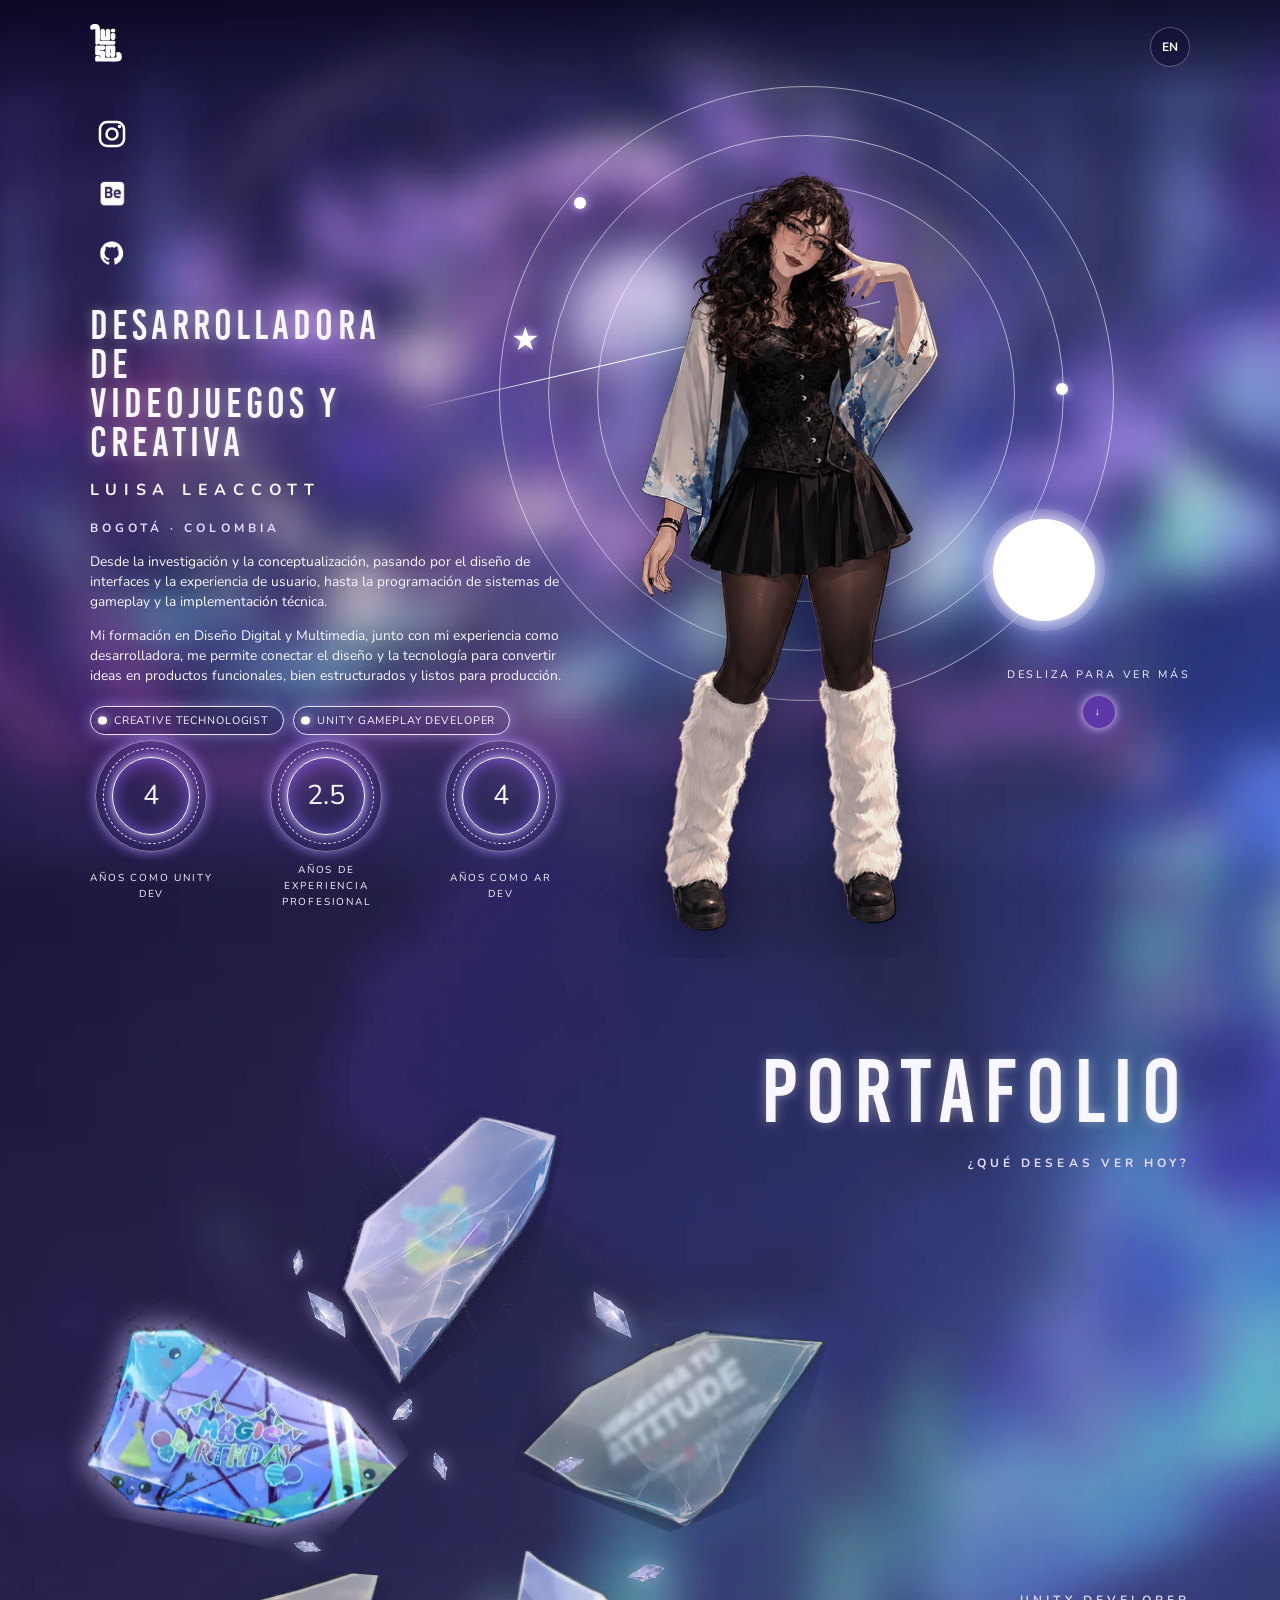
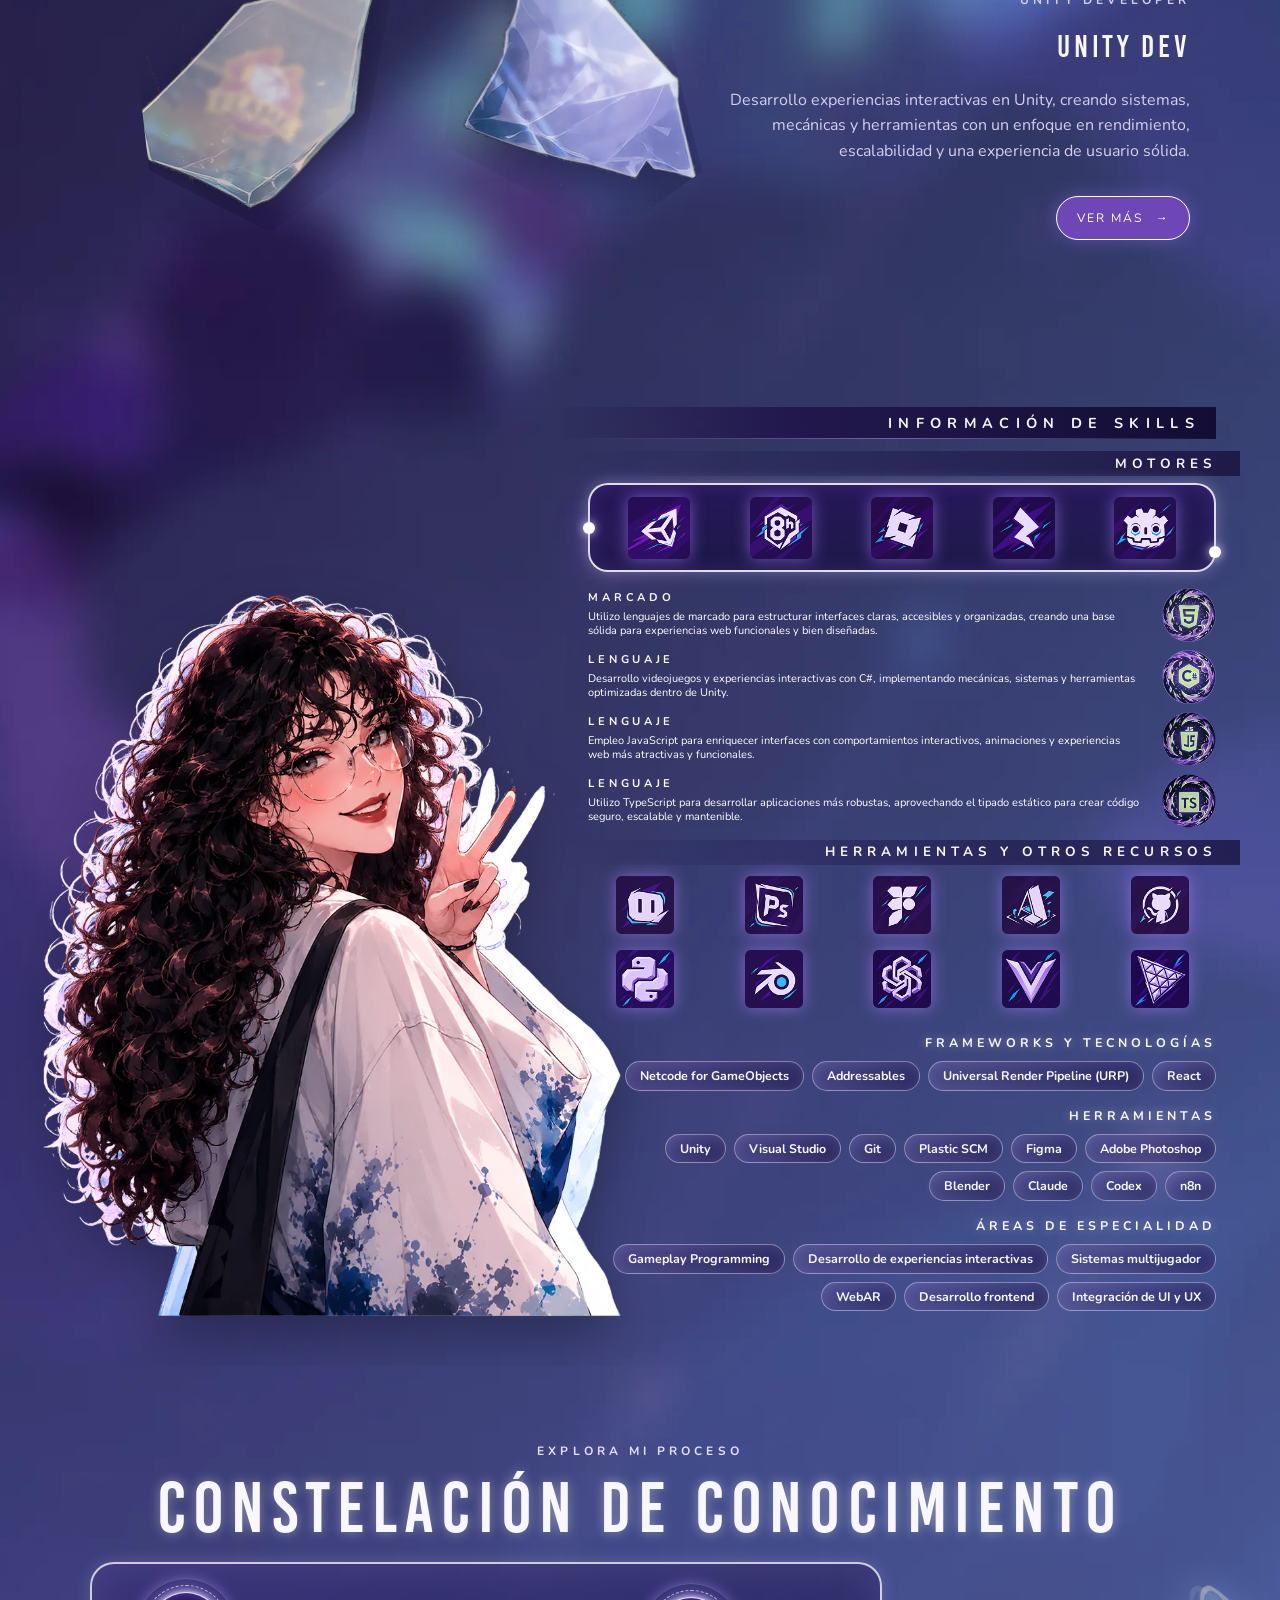
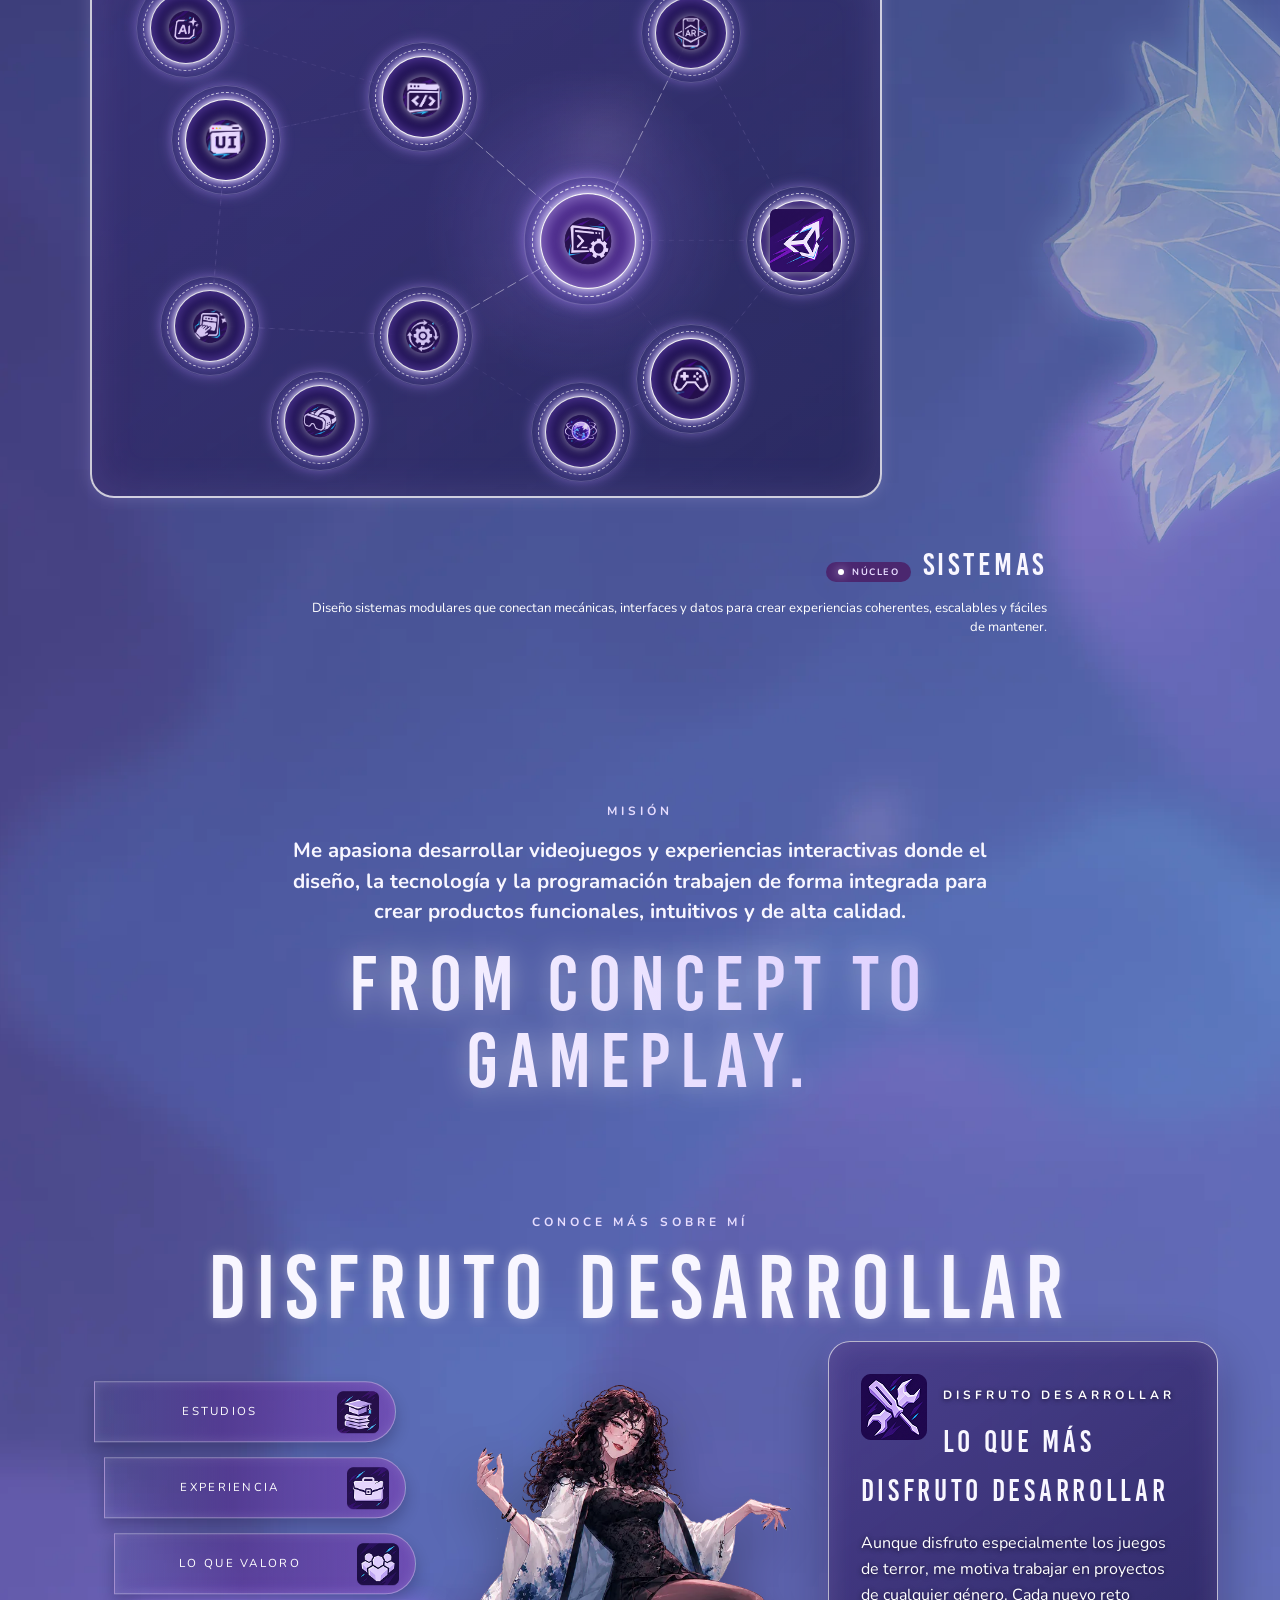
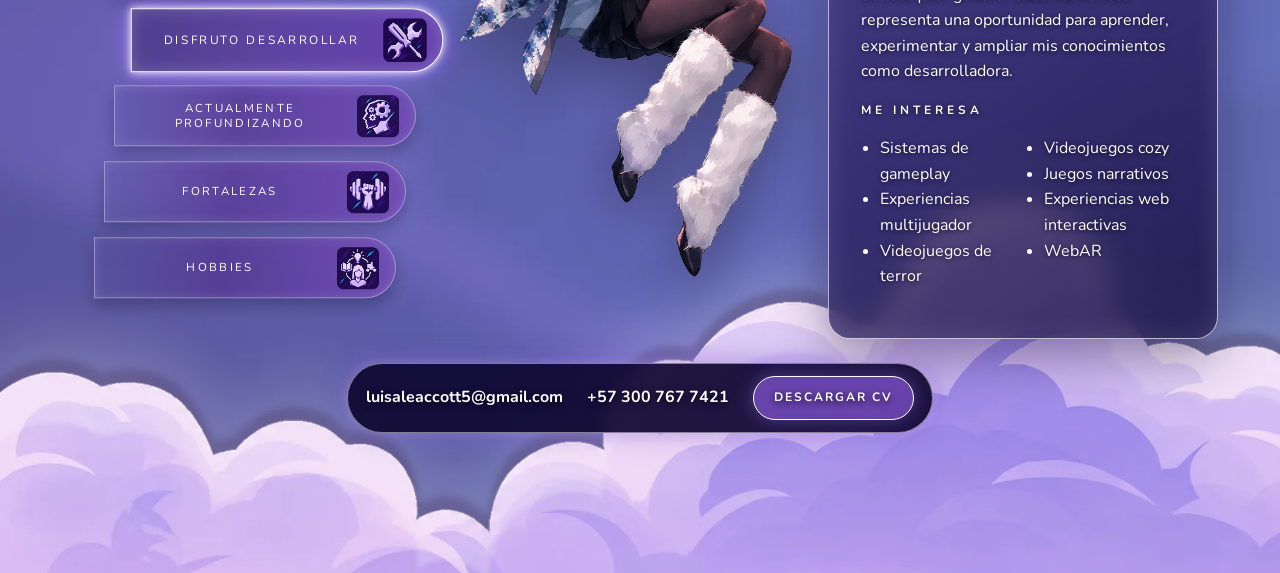
==== index.html @ 483c3af0 "update" ====
<!doctype html>
<html lang="es">
<head>
  <meta charset="utf-8">
  <meta name="viewport" content="width=device-width, initial-scale=1">
  <meta name="description" content="Portafolio de Luisa Leaccott, desarrolladora de videojuegos y creativa.">
  <meta name="theme-color" content="#15103b">
  <title>Luisa Leaccott — Creative Technologist</title>
  <link rel="icon" type="image/svg+xml" href="Img/Logosvectores/LogoLuisa.svg">
  <link rel="stylesheet" href="css/styles.css">
  <link rel="stylesheet" href="css/index-extra.css">
</head>
<body>
  <div class="site-background" aria-hidden="true">
    <div class="bg-layer bg-layer--1"></div>
    <div class="bg-layer bg-layer--2"></div>
    <div class="bg-layer bg-layer--3"></div>
    <div class="bg-layer bg-layer--4"></div>
    <div class="bg-layer bg-layer--5"></div>
  </div>
  <div class="loader" id="loader" aria-label="Cargando portafolio">
    <div class="loader__terminal" aria-hidden="true"><span>&gt; LUISA.SYSTEM</span><span class="loader__bar"></span><span>INITIALIZING...</span></div>
  </div>

  <a class="skip-link" href="#main">Saltar al contenido</a>
  <header class="topbar">
    <a class="brand" href="#intro" aria-label="Inicio"><img src="Img/Logosvectores/LogoLuisa.svg" alt=""></a>
    <button class="language" id="languageButton" type="button" aria-label="Change language">EN</button>
  </header>

  <main id="main">
    <section class="hero section" id="intro">
      <div class="ambient ambient--one" aria-hidden="true"></div>
      <nav class="social" aria-label="Redes sociales">
        <a href="https://www.instagram.com/beatrizalighe/?hl=es" target="_blank" rel="noreferrer" aria-label="Instagram"><img src="Img/Logosvectores/InstagramLogo.svg" alt=""></a>
        <a href="https://www.behance.net/luisaleaccott1" target="_blank" rel="noreferrer" aria-label="Behance"><img src="Img/Logosvectores/behance.webp" alt=""></a>
        <a href="https://github.com/BeatrizAligh" target="_blank" rel="noreferrer" aria-label="GitHub"><img src="Img/Logosvectores/github.webp" alt=""></a>
      </nav>
      <div class="hero__orbits" aria-hidden="true">
        <span class="orbit orbit--outer"><i></i></span>
        <span class="orbit orbit--middle"><i></i></span>
        <span class="orbit orbit--inner"><i></i></span>
        <span class="orbit-line"></span>
        <span class="orbit-star">★</span>
        <span class="orbit-sun"></span>
      </div>
      <div class="hero__copy reveal">
        <h1 data-i18n="hero.title">Desarrolladora de videojuegos y creativa</h1>
        <p class="signature" data-i18n="hero.name">Luisa Leaccott</p>
        <p class="eyebrow hero__location" data-i18n="hero.location">Bogotá · Colombia</p>
        <div class="hero__bio">
          <p data-i18n="hero.bio1"></p>
          <p data-i18n="hero.bio2"></p>
        </div>
        <div class="tags">
          <span data-i18n="hero.tag1">Creative Technologist</span>
          <span data-i18n="hero.tag2">Unity Gameplay Developer</span>
        </div>
      </div>
      <img class="hero__portrait float" src="Img/LuisaFotos/LuisaCuerpocompleto.webp" alt="Retrato de Luisa Leaccott">
      <div class="stats reveal" aria-label="Experiencia">
        <article><strong data-count="4"><b>0</b></strong><span data-i18n="stats.unity">Años como Unity Dev</span></article>
        <article><strong data-count="2.5"><b>0</b></strong><span data-i18n="stats.professional">Años de experiencia profesional</span></article>
        <article><strong data-count="4"><b>0</b></strong><span data-i18n="stats.ar">Años como AR Dev</span></article>
      </div>
      <a class="scroll-cue" href="#portfolio"><span data-i18n="actions.scroll">Desliza para ver más</span><b>↓</b></a>
    </section>

    <section class="portfolio section" id="portfolio">
      <header class="section-heading reveal">
        <p class="eyebrow" data-i18n="portfolio.kicker">¿Qué deseas ver hoy?</p>
        <h2 data-i18n="portfolio.title">Portafolio</h2>
      </header>
      <div class="crystal-stage reveal" id="crystalStage" aria-label="Categorías del portafolio"></div>
      <article class="portfolio-detail glass reveal" aria-live="polite">
        <p class="eyebrow" id="portfolioType">Unity Developer</p>
        <h3 id="portfolioTitle">Unity Dev</h3>
        <p id="portfolioDescription"></p>
        <a class="button" id="portfolioLink" href="portfolio.html?category=unity"><span data-i18n="actions.more">Ver más</span> →</a>
      </article>
    </section>

    <section class="skills section" id="skills">
      <img class="skills__portrait reveal" src="Img/LuisaFotos/LuisaPaz.webp" alt="Ilustración de Luisa">
      <div class="skills__content reveal">
        <header class="section-heading section-heading--left"><p class="eyebrow" data-i18n="skills.kicker">Perfil técnico</p><h2 data-i18n="skills.title">Información de skills</h2></header>
        <h3 data-i18n="skills.engines">Motores</h3>
        <div class="icon-row" id="engineIcons"></div>
        <div class="skill-copy" id="skillCopy"></div>
        <h3 data-i18n="skills.tools">Herramientas y otros recursos</h3>
        <div class="tool-grid" id="toolIcons"></div>
        <div class="tech-groups" id="techGroups"></div>
      </div>
    </section>

    <section class="constellation section" id="constellation">
      <header class="section-heading reveal"><p class="eyebrow" data-i18n="constellation.kicker">Explora mi proceso</p><h2 data-i18n="constellation.title">Constelación de conocimiento</h2></header>
      <div class="constellation__layout reveal">
        <div class="star-map" id="starMap" role="group" aria-label="Mapa interactivo de conocimientos">
          <svg class="star-lines star-lines--desktop" viewBox="0 0 100 100" aria-hidden="true" preserveAspectRatio="none">
            <path data-path="unity" d="M63 52 L90 52 M90 52 L76 13 M90 52 L76 78"/>
            <path data-path="code" d="M42 25 L63 52 M42 25 L17 33"/>
            <path data-path="ai" d="M12 12 L42 25"/>
            <path data-path="ar" d="M76 13 L63 52 M76 13 L90 52"/>
            <path data-path="game" d="M63 52 L76 78 M76 78 L90 52 M76 78 L62 88"/>
            <path data-path="ui" d="M17 33 L42 25 M17 33 L15 68"/>
            <path data-path="systems" d="M63 52 L42 25 M63 52 L42 70 M63 52 L76 13"/>
            <path data-path="tools" d="M42 70 L63 52 M42 70 L15 68"/>
            <path data-path="web" d="M15 68 L17 33 M15 68 L42 70"/>
            <path data-path="vr" d="M29 86 L42 70"/>
            <path data-path="shaders" d="M62 88 L42 70 M62 88 L76 78"/>
          </svg>
          <svg class="star-lines star-lines--mobile" viewBox="0 0 100 100" aria-hidden="true" preserveAspectRatio="none">
            <path data-path="unity" d="M50 11 L18 27 M50 11 L80 27 M50 11 L50 38"/>
            <path data-path="code" d="M50 38 L30 57"/>
            <path data-path="ai" d="M18 27 L30 57"/>
            <path data-path="ar" d="M50 11 L70 57"/>
            <path data-path="game" d="M50 38 L80 27 M80 27 L70 57"/>
            <path data-path="ui" d="M30 57 L45 72 M45 72 L15 88"/>
            <path data-path="systems" d="M50 11 L50 38 M50 38 L30 57 M50 38 L70 57"/>
            <path data-path="tools" d="M70 57 L88 74"/>
            <path data-path="web" d="M45 72 L15 88"/>
            <path data-path="vr" d="M45 72 L62 88"/>
            <path data-path="shaders" d="M62 88 L80 94"/>
          </svg>
          <button class="node node--center is-active" aria-label="Systems" style="--x:63%;--y:52%;--mx:50%;--my:38%" data-node="systems"><img src="Img/LogosPNG/SytemsLogo.png" alt=""><span>Systems</span></button>
          <button class="node" aria-label="Unity" style="--x:90%;--y:52%;--mx:50%;--my:11%" data-node="unity"><img src="Img/LogosPNG/UnityLogo.png" alt=""><span>Unity</span></button>
          <button class="node" aria-label="Game Design" style="--x:76%;--y:78%;--mx:80%;--my:27%" data-node="game"><img src="Img/LogosPNG/GameLogo.png" alt=""><span>Game Design</span></button>
          <button class="node" aria-label="UI / UX" style="--x:17%;--y:33%;--mx:45%;--my:72%" data-node="ui"><img src="Img/LogosPNG/UILogo.png" alt=""><span>UI / UX</span></button>
          <button class="node" aria-label="Code" style="--x:42%;--y:25%;--mx:30%;--my:57%" data-node="code"><img src="Img/LogosPNG/CodeLogo.png" alt=""><span>Code</span></button>
          <button class="node node--minor" aria-label="Inteligencia artificial" style="--x:12%;--y:12%;--mx:18%;--my:27%" data-node="ai"><img src="Img/LogosPNG/IALogo.png" alt=""><span>IA</span></button>
          <button class="node node--minor" aria-label="Realidad aumentada" style="--x:76%;--y:13%;--mx:70%;--my:57%" data-node="ar"><img src="Img/LogosPNG/ArLogo.png" alt=""><span>AR</span></button>
          <button class="node node--minor" aria-label="Herramientas" style="--x:42%;--y:70%;--mx:88%;--my:74%" data-node="tools"><img src="Img/LogosPNG/PorceduraLogo.png" alt=""><span>Tools</span></button>
          <button class="node node--minor" aria-label="Desarrollo web" style="--x:15%;--y:68%;--mx:15%;--my:88%" data-node="web"><img src="Img/LogosPNG/UXLogo.png" alt=""><span>Web</span></button>
          <button class="node node--minor" aria-label="Realidad virtual" style="--x:29%;--y:86%;--mx:62%;--my:88%" data-node="vr"><img src="Img/LogosPNG/VRlogo.png" alt=""><span>VR</span></button>
          <button class="node node--minor" aria-label="Shaders" style="--x:62%;--y:88%;--mx:80%;--my:94%" data-node="shaders"><img src="Img/LogosPNG/ShadersLogo.png" alt=""><span>Shaders</span></button>
        </div>
        <article class="constellation__detail glass" aria-live="polite"><p class="eyebrow" data-i18n="constellation.selected">Nodo seleccionado</p><h3 id="nodeTitle">Systems</h3><p id="nodeDescription"></p></article>
      </div>
      <img class="crystal-animal parallax" src="Img/LuisaFotos/Pintas.webp" alt="Ilustración de animal cristalino">
    </section>


    <section class="mission reveal" id="mission" aria-labelledby="missionMotto">
      <p class="eyebrow" data-i18n="mission.kicker">Misión</p>
      <p class="mission__text" data-i18n="mission.text"></p>
      <p class="mission__motto" id="missionMotto" data-i18n="mission.motto">From Concept to Gameplay.</p>
    </section>

    <section class="personal section" id="about">
      <header class="section-heading reveal"><p class="eyebrow" data-i18n="personal.kicker">Conoce más sobre mí</p><h2 data-i18n="personal.title">Disfruto desarrollar</h2></header>
      <div class="personal__layout reveal">
        <div class="wheel" id="personalWheel" role="tablist" aria-label="Información personal"></div>
        <img class="personal__portrait float" src="Img/LuisaFotos/Luida en el aire.webp" alt="Ilustración de Luisa sentada">
        <article class="personal__detail glass" aria-live="polite"><img id="personalIcon" src="Img/LogosPNG/DisfrutoLogo.png" alt=""><p class="eyebrow" id="personalLabel">Disfruto desarrollar</p><h3 id="personalHeading"></h3><p id="personalText"></p><p class="eyebrow personal__list-title" id="personalListTitle"></p><ul id="personalList"></ul></article>
      </div>
      <div class="contact reveal">
        <a href="mailto:luisaleaccott5@gmail.com">luisaleaccott5@gmail.com</a>
        <a href="tel:+573007677421">+57 300 767 7421</a>
        <a class="button" href="PDF/CV_Luisa_Leaccott_Diseno.pdf" target="_blank" rel="noreferrer" data-i18n="actions.cv">Descargar CV</a>
      </div>
      <img class="clouds" src="Img/BG/Cloud.webp" alt="" aria-hidden="true">
    </section>
  </main>

  <script src="js/content.js"></script>
  <script src="js/app.js"></script>
</body>
</html>
---- css/styles.css ----
@font-face{font-family:BebasKai;src:url('../Fonts/BebasKai.otf') format('opentype');font-display:swap}
@font-face{font-family:Nunito;src:url('../Fonts/Nunito-Regular.ttf') format('truetype');font-weight:400;font-display:swap}
@font-face{font-family:Nunito;src:url('../Fonts/Nunito-Bold.ttf') format('truetype');font-weight:700;font-display:swap}
:root{--ink:#f8f6ff;--muted:#d4cfec;--violet:#9e72ff;--cyan:#93eeff;--deep:#100b31;--panel:rgba(25,16,66,.64);--line:rgba(221,210,255,.42);--glow:0 0 10px rgba(232,222,255,.88),0 0 28px rgba(126,82,255,.6)}
*{box-sizing:border-box}html{scroll-behavior:smooth;background:var(--deep)}body{margin:0;color:var(--ink);font:400 1rem/1.6 Nunito,sans-serif;overflow-x:hidden;background:#15113f url('../Img/BG/BaseCapa1.webp') center top/cover fixed no-repeat}body:before{content:"";position:fixed;inset:0;z-index:-1;background:radial-gradient(circle at 70% 14%,rgba(66,137,255,.28),transparent 23%),radial-gradient(circle at 22% 26%,rgba(117,32,221,.2),transparent 28%),linear-gradient(180deg,rgba(10,7,38,.15),rgba(58,64,143,.24))}button,a{font:inherit}.skip-link{position:fixed;left:1rem;top:-5rem;z-index:100;padding:.7rem 1rem;background:#fff;color:#111}.skip-link:focus{top:1rem}a{color:inherit}.loader{position:fixed;z-index:1000;inset:0;display:grid;place-items:center;background:#0c0827;transition:opacity .6s,visibility .6s}.loader.is-hidden{opacity:0;visibility:hidden}.loader__terminal{width:min(320px,80vw);font:1.1rem/1.8 monospace;color:#c6afff;text-shadow:0 0 10px #875dff}.loader__terminal span{display:block}.loader__bar{height:3px;background:linear-gradient(90deg,#fff,#8255ff);animation:load 1.3s ease both}@keyframes load{from{width:0}to{width:100%}}
.topbar{position:fixed;z-index:50;top:0;left:0;right:0;display:flex;align-items:center;gap:1rem;padding:1.5rem clamp(1.2rem,7vw,7.5rem);background:linear-gradient(180deg,rgba(8,5,28,.72),transparent);pointer-events:none}.topbar>*{pointer-events:auto}.brand img{width:32px;height:38px}.social{position:absolute;top:9rem;left:clamp(1.2rem,7vw,7.5rem);display:flex;flex-direction:column;gap:.55rem}.social a,.language{display:grid;place-items:center;min-width:40px;height:40px;border:1px solid rgba(255,255,255,.28);border-radius:50%;text-decoration:none;background:rgba(19,12,51,.56);color:#fff;font-size:.76rem;font-weight:700;backdrop-filter:blur(8px);transition:.25s}.social a:hover,.social a:focus-visible,.language:hover,.language:focus-visible{box-shadow:var(--glow);border-color:#fff;transform:translateY(-2px)}.language{margin-left:auto;cursor:pointer}.back-link{margin-left:auto;text-decoration:none;font-weight:700}.section{position:relative;min-height:100vh;padding:clamp(6rem,10vw,9rem) clamp(1.25rem,7vw,8rem)}.eyebrow{text-transform:uppercase;letter-spacing:.34em;font-size:.75rem;font-weight:700;color:#e7ddff}.section h1,.section h2,.projects-shell h1{font-family:BebasKai,Impact,sans-serif;text-transform:uppercase;letter-spacing:.1em;font-weight:400;line-height:.96;text-shadow:0 0 12px rgba(255,255,255,.38)}.section h1{font-size:clamp(3rem,5.7vw,6.4rem);max-width:9ch;margin:.15em 0}.section h2,.projects-shell h1{font-size:clamp(3.2rem,7vw,7rem);margin:.12em 0}.section h3{font-family:BebasKai,Impact,sans-serif;font-size:clamp(1.6rem,2.4vw,2.7rem);letter-spacing:.12em;font-weight:400;margin:.2em 0}.section-heading{text-align:center;position:relative;z-index:2}.section-heading--left{text-align:left}.glass{border:1px solid rgba(245,240,255,.42);background:linear-gradient(145deg,rgba(111,94,171,.25),rgba(15,9,54,.54));box-shadow:inset 0 0 25px rgba(216,207,255,.12),0 18px 55px rgba(7,4,29,.26);backdrop-filter:blur(13px);border-radius:22px}.reveal{opacity:0;transform:translateY(35px);transition:opacity .9s ease,transform .9s cubic-bezier(.2,.7,.2,1)}.reveal.is-visible{opacity:1;transform:none}.float{animation:float 5s ease-in-out infinite}@keyframes float{50%{transform:translateY(-14px)}}
.ambient{position:absolute;inset:0;pointer-events:none}.hero{display:grid;grid-template-columns:minmax(340px,43%) 1fr;grid-template-rows:1fr auto;align-items:center;min-height:100vh;padding-top:7.5rem;padding-bottom:3rem;overflow:hidden}.hero__copy{position:relative;z-index:5;align-self:center;max-width:590px}.hero h1{font-size:clamp(2.8rem,3.65vw,4.35rem);max-width:10ch;margin:.22em 0}.signature{letter-spacing:.42em;text-transform:uppercase;font-weight:700}.hero__bio{max-width:570px;font-size:clamp(.86rem,1vw,1rem);line-height:1.45}.hero__portrait{position:absolute;z-index:3;height:min(88vh,900px);left:48%;bottom:2%;filter:drop-shadow(0 18px 24px rgba(7,5,30,.48))}.hero__orbits{position:absolute;z-index:1;left:39%;top:9%;width:min(48vw,720px);aspect-ratio:1;pointer-events:none}.orbit{position:absolute;inset:0;border:1px solid rgba(255,255,255,.58);border-radius:50%;box-shadow:inset 0 0 25px rgba(211,202,255,.1);animation:orbit-spin 24s linear infinite}.orbit:before{content:"";position:absolute;width:12px;height:12px;border-radius:50%;background:#fff;box-shadow:var(--glow);left:12%;top:18%}.orbit--middle{inset:8%;animation-direction:reverse;animation-duration:18s}.orbit--inner{inset:16%;animation-duration:13s}.orbit--middle:before{left:auto;right:-5px;top:48%}.orbit--inner:before{top:auto;bottom:7%;left:29%;width:8px;height:8px}.orbit-line{position:absolute;left:-16%;top:35%;width:78%;height:1px;background:linear-gradient(90deg,transparent,#fff 30%,#fff);transform:rotate(-13deg);transform-origin:right}.orbit-star{position:absolute;left:2%;top:37%;font-size:2rem;color:#fff;text-shadow:var(--glow);animation:star-pulse 2.6s ease-in-out infinite}.orbit-sun{position:absolute;right:3%;bottom:13%;width:102px;aspect-ratio:1;border-radius:50%;background:#fff;box-shadow:0 0 0 10px rgba(255,255,255,.14),0 0 20px #fff,0 0 45px #9e85ff;animation:sun-breathe 4s ease-in-out infinite}@keyframes orbit-spin{to{transform:rotate(360deg)}}@keyframes star-pulse{50%{transform:scale(1.28) rotate(18deg);opacity:.72}}@keyframes sun-breathe{50%{transform:scale(.92);box-shadow:0 0 0 17px rgba(255,255,255,.08),0 0 27px #fff,0 0 60px #9e85ff}}.tags{display:flex;flex-wrap:wrap;gap:.6rem;margin-top:1.3rem}.tags span{position:relative;border:1px solid #eee4ff;border-radius:999px;padding:.28rem .85rem .28rem 1.45rem;text-transform:uppercase;letter-spacing:.08em;font-size:.68rem;box-shadow:0 0 14px rgba(186,163,255,.5)}.tags span:before{content:"";position:absolute;left:.45rem;top:50%;width:.55rem;aspect-ratio:1;border-radius:50%;background:#fff;transform:translateY(-50%);box-shadow:var(--glow)}.stats{position:relative;z-index:6;display:flex;gap:clamp(1.4rem,4vw,4.5rem);grid-column:1/2;margin-top:1.4rem}.stats article{display:grid;justify-items:center;text-align:center;width:125px}.stats strong{position:relative;display:grid;place-items:center;width:78px;aspect-ratio:1;border:1px solid #fff;border-radius:50%;font-size:1.7rem;font-weight:400;box-shadow:var(--glow),inset 0 0 16px rgba(143,104,255,.7)}.stats strong b{font-weight:400}.stats strong:before,.stats strong:after{content:"";position:absolute;border-radius:50%;pointer-events:none}.stats strong:before{inset:-10px;border:1px dashed rgba(255,255,255,.88);animation:ring-spin 9s linear infinite}.stats strong:after{inset:-18px;border:1px solid rgba(238,230,255,.45);box-shadow:0 0 12px rgba(178,147,255,.75);animation:ring-pulse 3s ease-in-out infinite}.stats article:nth-child(2) strong:before{animation-direction:reverse;animation-duration:7s}.stats article:nth-child(3) strong:before{animation-duration:11s}@keyframes ring-spin{to{transform:rotate(360deg)}}@keyframes ring-pulse{50%{transform:scale(1.06);opacity:.55}}.stats span{font-size:.63rem;text-transform:uppercase;letter-spacing:.18em;margin-top:1.65rem}.scroll-cue{position:absolute;z-index:6;right:7%;bottom:24%;text-decoration:none;text-transform:uppercase;letter-spacing:.26em;font-size:.68rem;text-align:center}.scroll-cue b{display:grid;place-items:center;margin:.8rem auto 0;width:32px;aspect-ratio:1;border-radius:50%;background:#5d37a8;box-shadow:var(--glow);animation:bounce 1.8s ease infinite}@keyframes bounce{50%{transform:translateY(8px)}}
.portfolio{min-height:120vh;display:grid;grid-template-columns:1.4fr .75fr;align-items:center;gap:2rem}.portfolio .section-heading{position:absolute;top:8%;right:8%;text-align:right}.crystal-stage{position:relative;width:min(760px,60vw);aspect-ratio:1.05}.crystal{position:absolute;border:0;background:none;padding:0;cursor:pointer;filter:drop-shadow(0 12px 20px rgba(3,2,25,.38));transition:transform .45s,filter .45s}.crystal:hover,.crystal:focus-visible,.crystal.is-active{z-index:3;transform:translate(var(--tx,0),var(--ty,0)) scale(1.06);filter:drop-shadow(0 0 14px rgba(207,195,255,.88))}.crystal img{position:absolute;inset:0;width:100%;height:100%;object-fit:contain;transition:opacity .65s}.crystal .active{opacity:0}.crystal.is-active .active,.crystal:hover .active,.crystal:focus-visible .active{opacity:1}.crystal.is-active .inactive,.crystal:hover .inactive,.crystal:focus-visible .inactive{opacity:0}.crystal[data-id=unity]{width:45%;height:47%;left:29%;top:0}.crystal[data-id=ar]{width:44%;height:39%;left:1%;top:30%}.crystal[data-id=game]{width:43%;height:39%;right:0;top:31%}.crystal[data-id=web]{width:45%;height:40%;left:4%;bottom:0}.crystal[data-id=featured]{width:44%;height:42%;right:5%;bottom:0}.portfolio-detail{position:relative;z-index:5;padding:2rem;max-width:470px}.portfolio-detail p{color:var(--muted)}.button{display:inline-flex;align-items:center;gap:.8rem;margin-top:1rem;padding:.7rem 1.25rem;border:1px solid #fff;border-radius:999px;text-decoration:none;text-transform:uppercase;letter-spacing:.16em;font-size:.76rem;background:#6e46b6;color:#fff;box-shadow:0 0 18px rgba(155,119,255,.38);cursor:pointer}.button--disabled{opacity:.6;cursor:not-allowed}
.skills{display:grid;grid-template-columns:minmax(340px,.85fr) minmax(500px,1fr);gap:clamp(2rem,6vw,7rem);align-items:center;background:linear-gradient(180deg,rgba(16,11,52,.7),rgba(39,41,104,.72))}.skills__portrait{align-self:end;width:min(590px,100%);filter:drop-shadow(0 20px 25px rgba(0,0,0,.3))}.skills__content{max-width:800px}.skills__content>h3{text-align:right;border-bottom:1px solid var(--line)}.icon-row,.tool-grid{display:flex;flex-wrap:wrap;gap:.85rem;margin:1rem 0 2.2rem}.icon-row img,.tool-grid img{width:62px;height:62px;object-fit:contain;filter:drop-shadow(0 0 8px rgba(166,129,255,.6));transition:.3s}.icon-row img:hover,.tool-grid img:hover{transform:translateY(-5px) scale(1.08);filter:drop-shadow(0 0 13px white)}.skill-copy{display:grid;gap:1rem}.skill-item{display:grid;grid-template-columns:1fr 58px;gap:1rem;align-items:center}.skill-item h4{margin:0;text-transform:uppercase;letter-spacing:.28em}.skill-item p{margin:.3rem 0;color:var(--muted)}.skill-item img{width:55px;height:55px;object-fit:contain}
.constellation{min-height:125vh;overflow:hidden}.constellation__layout{display:grid;grid-template-columns:minmax(450px,1.4fr) minmax(280px,.6fr);gap:2rem;align-items:center}.star-map{position:relative;aspect-ratio:1.55;border:1px solid rgba(255,255,255,.65);border-radius:26px;background:radial-gradient(circle at center,rgba(135,103,218,.24),transparent 47%),rgba(25,18,70,.4);box-shadow:inset 0 0 35px rgba(187,170,255,.15)}.star-map svg{position:absolute;inset:0;width:100%;height:100%}.star-map path{fill:none;stroke:rgba(218,205,255,.23);stroke-width:2;transition:.4s}.star-map path.is-active{stroke:#fff;stroke-width:4;filter:drop-shadow(0 0 7px #b594ff)}.node{position:absolute;left:var(--x);top:var(--y);width:84px;height:84px;transform:translate(-50%,-50%);padding:.65rem;border:1px solid #e8deff;border-radius:50%;background:#22145b;box-shadow:var(--glow);cursor:pointer;color:#fff;transition:.35s}.node:hover,.node:focus-visible,.node.is-active{transform:translate(-50%,-50%) scale(1.17);background:#6039ae}.node img{width:100%;height:100%;object-fit:contain}.node span{position:absolute;left:50%;top:calc(100% + .5rem);transform:translateX(-50%);white-space:nowrap;font-size:.7rem;text-transform:uppercase;letter-spacing:.12em}.constellation__detail{padding:2rem}.constellation__detail p:last-child{color:var(--muted)}.crystal-animal{position:absolute;width:min(31vw,500px);right:-7%;bottom:4%;opacity:.75;pointer-events:none}
.personal{min-height:112vh;padding-bottom:12rem;background:linear-gradient(180deg,rgba(64,70,151,.12),rgba(94,99,183,.55));overflow:hidden}.personal__layout{display:grid;grid-template-columns:.7fr .65fr .8fr;align-items:center;gap:1.5rem;min-height:620px}.wheel{display:grid;gap:.7rem}.wheel button{display:grid;grid-template-columns:1fr 46px;align-items:center;gap:.8rem;width:min(340px,100%);margin-left:calc(var(--curve,0) * 1rem);padding:.55rem .7rem .55rem 1.3rem;border:1px solid rgba(255,255,255,.36);border-radius:0 999px 999px 0;background:linear-gradient(90deg,transparent,rgba(101,66,168,.78));color:#fff;text-transform:uppercase;letter-spacing:.2em;font-size:.72rem;cursor:pointer;transition:.4s}.wheel button img{width:42px;height:42px;object-fit:contain}.wheel button:hover,.wheel button:focus-visible,.wheel button.is-active{transform:translateX(18px);box-shadow:var(--glow);border-color:#fff}.personal__portrait{width:100%;max-height:590px;object-fit:contain;filter:drop-shadow(0 20px 25px rgba(0,0,0,.3))}.personal__detail{padding:2rem;min-height:330px}.personal__detail>img{width:66px;height:66px;object-fit:contain;float:left;margin:0 1rem .5rem 0}.personal__detail ul{padding-left:1.2rem}.contact{position:relative;z-index:5;display:flex;justify-content:center;align-items:center;gap:1.5rem;flex-wrap:wrap}.contact a{text-decoration:none}.clouds{position:absolute;z-index:1;left:0;bottom:-2px;width:100%;height:auto;pointer-events:none}footer{display:flex;align-items:center;justify-content:center;gap:1rem;padding:2.5rem;background:#100b31}footer img{width:28px;height:34px}
.projects-page{min-height:100vh}.projects-shell{width:min(1180px,calc(100% - 2rem));margin:0 auto;padding:9rem 0 5rem}.projects-shell h1{max-width:12ch}.projects-intro{max-width:700px;color:var(--muted);font-size:1.1rem}.project-grid{display:grid;grid-template-columns:repeat(auto-fit,minmax(240px,1fr));gap:1rem;margin-top:3rem}.project-card{position:relative;min-height:230px;padding:1.6rem;border:1px solid var(--line);border-radius:20px;background:linear-gradient(145deg,rgba(94,74,163,.35),rgba(14,9,48,.76));overflow:hidden}.project-card:before{content:"";position:absolute;width:140px;aspect-ratio:1;border-radius:50%;right:-50px;top:-60px;background:radial-gradient(circle,rgba(170,139,255,.43),transparent 65%)}.project-card h2{font-family:BebasKai;font-size:2rem;letter-spacing:.08em;font-weight:400}.project-card p{color:var(--muted)}.status{display:inline-flex;padding:.25rem .65rem;border:1px solid var(--line);border-radius:999px;text-transform:uppercase;letter-spacing:.12em;font-size:.65rem}
@media(max-width:900px){.section{padding-inline:1.35rem}.topbar{padding-inline:1.35rem}.social{left:1.35rem}.hero{display:block;padding-top:8rem;min-height:1000px}.hero__copy{position:relative;z-index:5;max-width:570px}.hero__portrait{height:650px;left:auto;right:-105px;bottom:55px;opacity:.9}.hero__orbits{width:620px;left:auto;right:-265px;top:135px}.hero__bio{padding-right:22%}.stats{justify-content:flex-start}.scroll-cue{right:1.2rem;bottom:38px}.portfolio{display:block;padding-top:9rem}.portfolio .section-heading{position:static;text-align:left}.crystal-stage{width:min(680px,100%);margin:2rem auto}.portfolio-detail{margin:0 auto}.skills{grid-template-columns:1fr;padding-top:4rem}.skills__portrait{position:absolute;z-index:0;width:52%;right:-5%;top:4rem;opacity:.55}.skills__content{position:relative;z-index:2}.constellation__layout{grid-template-columns:1fr}.personal__layout{grid-template-columns:1fr 1fr}.personal__detail{grid-column:1/-1}.crystal-animal{width:45vw}.wheel button{margin-left:0!important}}
@media(max-width:600px){body{background-attachment:scroll}.topbar{height:112px;padding:.9rem 1rem;align-items:flex-start}.brand{position:absolute;left:50%;top:1rem;transform:translateX(-50%)}.brand img{width:29px;height:35px}.language{position:absolute;right:1rem;top:1rem;min-width:34px;height:34px}.social{top:4.3rem;left:50%;flex-direction:row;transform:translateX(-50%);gap:.35rem}.social a{min-width:32px;height:32px;border-radius:7px;background:transparent;border:0;font-size:.72rem}.section h1{font-size:3.25rem}.section h2{font-size:3.7rem}.hero{min-height:920px;padding-top:8.8rem;padding-bottom:2rem}.hero h1{font-size:2.25rem;line-height:1.08;max-width:10ch}.hero .eyebrow{font-size:.63rem}.signature{font-size:.75rem}.hero__portrait{z-index:2;height:600px;right:-228px;bottom:32px;opacity:.82}.hero__orbits{width:540px;right:-330px;top:112px;opacity:.9}.orbit-sun{width:78px;right:13%;bottom:20%}.orbit-star,.orbit-line{display:none}.hero__bio{position:relative;z-index:5;padding-right:0;font-size:.78rem;line-height:1.4;max-width:88%}.hero__bio p:first-child{padding-right:9%}.tags{position:relative;z-index:5;gap:.35rem;margin-top:1rem}.tags span{padding:.2rem .5rem .2rem 1.15rem;font-size:.49rem}.tags span:before{left:.35rem;width:.46rem}.stats{position:relative;left:auto;right:auto;bottom:auto;z-index:7;justify-content:space-between;gap:.1rem;margin-top:3.2rem}.stats article{width:31%}.stats strong{width:58px;font-size:1.2rem}.stats strong:before{inset:-8px}.stats strong:after{inset:-14px}.stats span{font-size:.5rem;letter-spacing:.12em;margin-top:1.4rem}.scroll-cue{position:relative;right:auto;bottom:auto;display:block;width:max-content;margin:2.7rem auto 0;font-size:.6rem}.scroll-cue b{width:30px}.portfolio{min-height:auto;padding-bottom:7rem}.crystal-stage{aspect-ratio:.86;margin-block:2rem}.crystal[data-id=unity]{width:48%}.crystal[data-id=ar]{width:48%}.crystal[data-id=game]{width:47%}.crystal[data-id=web]{width:48%}.crystal[data-id=featured]{width:48%}.skills__portrait{width:82%;right:-25%;top:5rem}.skills__content>h3{text-align:left}.icon-row img,.tool-grid img{width:50px;height:50px}.skill-item{grid-template-columns:1fr 48px}.star-map{aspect-ratio:.83}.star-map svg{transform:rotate(90deg)}.node{width:67px;height:67px}.node[style*="78%"]{--x:75%!important;--y:20%!important}.node[style*="79%"]{--x:75%!important;--y:78%!important}.node[style*="26%"]{--x:24%!important;--y:20%!important}.node[style*="21%"]{--x:24%!important;--y:78%!important}.constellation{min-height:auto}.crystal-animal{display:none}.personal__layout{display:flex;flex-direction:column}.wheel{width:100%;order:2}.personal__portrait{order:1;max-height:390px}.personal__detail{order:3}.wheel button{width:100%;border-radius:16px}.contact{margin-top:3rem}.clouds{width:180%;left:-40%}}
@media(prefers-reduced-motion:reduce){html{scroll-behavior:auto}*,*:before,*:after{animation-duration:.01ms!important;animation-iteration-count:1!important;transition-duration:.01ms!important}.reveal{opacity:1;transform:none}}

/* Hero composition refinements */
@media(min-width:901px){
  .hero__copy{padding-top:11rem}
  .hero h1{font-size:clamp(2.55rem,3.15vw,3.65rem);max-width:14ch}
}

/* Constellation: complete interactive knowledge map. */
.constellation{
  min-height:108vh;
  padding-top:5rem;
  padding-bottom:6rem;
  overflow:hidden;
}
.constellation>.section-heading{
  display:block;
  margin:0 auto 2rem;
  text-align:center;
}
.constellation>.section-heading h2{font-size:clamp(3.2rem,5.6vw,6rem)}
.constellation__layout{
  position:relative;
  z-index:2;
  display:block;
  width:100%;
}
.star-map{
  width:min(72%,1320px);
  aspect-ratio:1.48;
  border:2px solid rgba(255,255,255,.76);
  border-radius:24px;
  background:radial-gradient(circle at 62% 49%,rgba(164,135,255,.22),transparent 28%),linear-gradient(145deg,rgba(52,38,112,.48),rgba(24,17,66,.64));
  box-shadow:0 0 16px rgba(218,207,255,.2),inset 0 0 42px rgba(189,170,255,.14);
  overflow:visible;
}
.star-lines{position:absolute;inset:0;width:100%;height:100%;overflow:visible}
.star-lines--mobile{display:none}
.star-map path{
  stroke:rgba(212,195,255,.34);
  stroke-width:.24;
  vector-effect:non-scaling-stroke;
  stroke-dasharray:5 5;
  animation:constellation-drift 14s linear infinite;
}
.star-map path.is-active{
  stroke:#fff;
  stroke-width:.42;
  stroke-dasharray:10 4;
  filter:drop-shadow(0 0 5px #fff) drop-shadow(0 0 10px #a883ff);
  animation-duration:2.8s;
}
@keyframes constellation-drift{to{stroke-dashoffset:-90}}
.star-map .node{
  width:82px;
  height:82px;
  padding:.52rem;
  border:1px solid rgba(255,255,255,.94);
  background:#211354;
  box-shadow:0 0 7px #fff,0 0 18px rgba(169,131,255,.92),inset 0 0 14px rgba(155,112,255,.52);
  isolation:isolate;
}
.star-map .node:before,.star-map .node:after{
  content:"";
  position:absolute;
  z-index:-1;
  border-radius:50%;
  pointer-events:none;
}
.star-map .node:before{
  inset:-8px;
  border:1px dashed rgba(255,255,255,.72);
  animation:constellation-ring 12s linear infinite;
}
.star-map .node:after{
  inset:-15px;
  border:1px solid rgba(222,208,255,.25);
  box-shadow:0 0 13px rgba(184,151,255,.45);
  animation:constellation-pulse 3.2s ease-in-out infinite;
}
.star-map .node:nth-of-type(even):before{animation-direction:reverse;animation-duration:9s}
.star-map .node:hover,.star-map .node:focus-visible,.star-map .node.is-active{
  background:#422083;
  box-shadow:0 0 10px #fff,0 0 30px #9d72ff,inset 0 0 18px rgba(208,188,255,.7);
}
.star-map .node img{position:relative;z-index:2;filter:drop-shadow(0 0 5px rgba(255,255,255,.6))}
.star-map .node span{display:none}
.star-map .node--minor{
  width:72px;
  height:72px;
  padding:.5rem;
  pointer-events:auto;
  opacity:.92;
  cursor:pointer;
  animation:constellation-float 5.6s ease-in-out infinite;
}
@keyframes constellation-ring{to{rotate:360deg}}
@keyframes constellation-pulse{50%{scale:1.14;opacity:.45}}
@keyframes constellation-float{50%{translate:0 -7px}}
.constellation__detail.glass{
  width:min(67%,860px);
  min-height:0;
  margin:2.6rem 13% 0 auto;
  padding:0;
  border:0;
  border-radius:0;
  background:transparent;
  box-shadow:none;
  backdrop-filter:none;
  text-align:right;
}
.constellation__detail .eyebrow{
  display:inline-flex;
  align-items:center;
  gap:.5rem;
  margin:0 .7rem 0 0;
  padding:.18rem .75rem;
  border-radius:999px;
  background:#4b276f;
  font-size:.58rem;
  letter-spacing:.16em;
}
.constellation__detail .eyebrow:before{
  content:"";
  width:.42rem;
  aspect-ratio:1;
  border-radius:50%;
  background:#fff;
  box-shadow:var(--glow);
}
.constellation__detail h3{display:inline-block;font-size:2rem;margin:0}
.constellation__detail p:last-child{max-width:760px;margin:.55rem 0 0 auto;color:#fff;font-size:.82rem;line-height:1.4}
.crystal-animal{
  z-index:1;
  width:min(25vw,420px);
  right:-2%;
  top:22%;
  bottom:auto;
  opacity:.66;
  filter:drop-shadow(0 0 18px rgba(172,222,255,.35));
}

@media(max-width:900px){
  .constellation{min-height:auto;padding:4rem 1.35rem 6rem}
  .constellation>.section-heading{margin-bottom:1.6rem;text-align:left}
  .constellation>.section-heading .eyebrow{font-size:.62rem}
  .constellation>.section-heading h2{font-size:clamp(2.8rem,12vw,4.4rem)}
  .star-map{width:min(100%,480px);margin:0 auto;aspect-ratio:.66;border-radius:18px}
  .star-lines--desktop{display:none}
  .star-lines--mobile{display:block}
  .star-map .node{left:var(--mx);top:var(--my);width:58px;height:58px;padding:.45rem}
  .star-map .node--minor{width:50px;height:50px;padding:.4rem}
  .constellation__detail.glass{width:min(100%,480px);margin:1.8rem auto 0;text-align:left}
  .constellation__detail .eyebrow{margin:0 .5rem 0 0}
  .constellation__detail h3{font-size:1.9rem}
  .constellation__detail p:last-child{font-size:.76rem;margin-left:0}
  .crystal-animal{display:block;width:min(48vw,270px);right:-13%;top:auto;bottom:1.5%;opacity:.58}
}

@media(max-width:480px){
  .constellation{padding-inline:1rem}
  .star-map .node{width:52px;height:52px}
  .star-map .node--minor{width:46px;height:46px}
}
@media(max-width:600px){
  .hero{min-height:850px}
  .hero h1{font-size:2.1rem;max-width:15ch}
  .hero__portrait{right:-118px}
  .scroll-cue{margin-top:1.1rem}
}

/* Five-layer background: CSS replaces the gradient-only exports. */
html{background:#231a4b}
body{position:relative;background:transparent}
.site-background{position:absolute;z-index:0;inset:0;overflow:hidden;pointer-events:none}
main,footer{position:relative;z-index:1}
.bg-layer{position:absolute;inset:0;background-repeat:no-repeat;background-position:center top}
.bg-layer--1{background:linear-gradient(180deg,#231a4b 0%,#3f427d 47%,#858ade 100%)}
.bg-layer--2{height:min(72rem,18%);background-image:url('../Img/BG/UpImageCapa2.webp');background-size:100% auto;opacity:.3;filter:blur(20px) saturate(1.15);transform:scale(1.045);animation:bg-drift 18s ease-in-out infinite alternate}
.bg-layer--3{background-image:url('../Img/BG/MascaraCapa3.webp');background-size:100% 100%;opacity:.42;mix-blend-mode:screen}
.bg-layer--4{background-image:url('../Img/BG/ImagenOpcacidadCapa4.webp');background-size:100% 100%;opacity:.3;mix-blend-mode:screen;animation:bg-glow 11s ease-in-out infinite alternate}
.bg-layer--5{background:linear-gradient(90deg,rgba(44,26,76,.2),rgba(111,177,230,.2));backdrop-filter:blur(2px)}
@keyframes bg-drift{to{transform:scale(1.085) translate3d(-1.2%,1.1%,0)}}
@keyframes bg-glow{to{opacity:.42}}
.social img{display:block;width:30px;height:30px;object-fit:contain}
.social a{overflow:hidden}
@media(min-width:901px){.hero>.social{top:7rem}}
.hero>.social{z-index:10}

@media(max-width:600px){
  .bg-layer--2{height:54rem;background-size:auto 54rem;background-position:48% top;opacity:.26;filter:blur(15px) saturate(1.12)}
  .bg-layer--3,.bg-layer--4{background-size:auto 100%;background-position:center top}
  .social img{width:26px;height:26px}
}

/* Use Figma's final composite as one uninterrupted background. */
.site-background{background:#231a4b url('../Img/BG/BGComplete.webp') center top/cover no-repeat}
.site-background .bg-layer{display:none}
.skills,.personal{background:transparent}
.hero>.social a{
  position:relative;
  z-index:8;
  display:flex;
  align-items:center;
  justify-content:center;
  width:44px;
  min-width:44px;
  height:44px;
  padding:6px;
  border:0;
  border-radius:0;
  background:transparent;
  box-shadow:none;
  backdrop-filter:none;
  overflow:visible;
}
.hero>.social a:hover,.hero>.social a:focus-visible{
  border:0;
  box-shadow:none;
  filter:drop-shadow(0 0 8px rgba(235,228,255,.9));
  transform:translateY(-2px) scale(1.08);
}
.hero>.social img{width:100%;height:100%;object-fit:contain;pointer-events:none;user-select:none}
.hero>.social{gap:16px}
html,body{max-width:100%;overflow-x:hidden}
main{overflow:hidden}

/* Dedicated tablet composition. */
@media(min-width:601px) and (max-width:1024px){
  .topbar{padding:1.25rem 3rem}
  .hero{
    display:block;
    min-height:960px;
    padding:7rem 3rem 3rem;
  }
  .hero>.social{
    top:7rem;
    left:3rem;
    flex-direction:row;
    gap:16px;
    transform:none;
  }
  .hero__copy{
    width:56%;
    max-width:540px;
    padding-top:6rem;
  }
  .hero h1{
    max-width:13ch;
    font-size:clamp(2.65rem,5.6vw,3.65rem);
  }
  .hero__bio{
    max-width:none;
    padding-right:0;
    font-size:.9rem;
  }
  .tags{width:100%;gap:8px}
  .tags span{font-size:.58rem}
  .hero__portrait{
    height:min(76vh,720px);
    left:auto;
    right:-5rem;
    bottom:3.25rem;
    opacity:.94;
  }
  .hero__orbits{
    width:min(68vw,680px);
    left:auto;
    right:-12rem;
    top:9rem;
  }
  .stats{
    position:relative;
    left:auto;
    right:auto;
    bottom:auto;
    width:58%;
    justify-content:space-between;
    gap:16px;
    margin-top:2.5rem;
  }
  .stats article{width:30%;min-width:92px}
  .stats strong{width:66px;font-size:1.35rem}
  .stats span{font-size:.53rem;letter-spacing:.12em}
  .scroll-cue{right:3rem;bottom:3.5rem}
}

@media(min-width:601px) and (max-width:760px){
  .hero{min-height:1020px;padding-inline:2rem}
  .hero>.social{left:2rem}
  .hero__copy{width:62%}
  .hero__portrait{right:-8rem;height:690px;opacity:.84}
  .hero__orbits{right:-16rem;width:720px}
  .stats{width:64%}
  .scroll-cue{right:2rem}
}

@media(max-width:600px){
  .hero>.social{gap:16px}
}

/* Portfolio composition */
.portfolio{
  min-height:110vh;
  grid-template-columns:minmax(500px,58%) minmax(320px,42%);
  gap:0;
  padding-top:7rem;
  padding-bottom:5rem;
}
.portfolio .section-heading{
  top:8%;
  right:7%;
  display:flex;
  flex-direction:column;
  align-items:flex-end;
}
.portfolio .section-heading h2{order:1}
.portfolio .section-heading .eyebrow{order:2;margin:.6rem 0 0}
.crystal-stage{
  width:min(780px,56vw);
  aspect-ratio:1.04;
  margin-left:0;
}
.crystal img{transform-origin:center;will-change:opacity,transform}
.crystal[data-id=unity]{width:44%;height:46%;left:0;top:25%}
.crystal[data-id=ar]{width:43%;height:43%;left:29%;top:0}
.crystal[data-id=game]{width:43%;height:47%;right:0;top:24%}
.crystal[data-id=web]{width:44%;height:45%;left:5%;bottom:1%}
.crystal[data-id=featured]{width:44%;height:47%;right:8%;bottom:0}
.crystal[data-id=unity] img,.crystal[data-id=ar] img{transform:scale(1.58)}
.crystal[data-id=game] img,.crystal[data-id=featured] img{transform:scale(1.26)}
.crystal[data-id=web] img{transform:scale(1.62)}
.crystal-fragment{position:absolute;z-index:4;width:clamp(22px,4vw,55px);height:auto;object-fit:contain;filter:drop-shadow(0 0 8px rgba(221,210,255,.45));pointer-events:none;animation:fragment-float 5s ease-in-out infinite}
.crystal-fragment--1{left:25%;top:15%}.crystal-fragment--2{left:20%;top:25%;animation-delay:-1s}.crystal-fragment--3{right:17%;top:48%;animation-delay:-2s}.crystal-fragment--4{left:48%;top:54%;animation-delay:-3s}.crystal-fragment--5{left:18%;bottom:25%;animation-delay:-4s}.crystal-fragment--6{right:8%;bottom:20%;animation-delay:-2.5s}.crystal-fragment--7{right:26%;top:12%;animation-delay:-1.5s}.crystal-fragment--8{left:43%;top:31%;animation-delay:-3.5s}
@keyframes fragment-float{50%{transform:translateY(-7px) rotate(4deg)}}
.portfolio-detail{
  align-self:end;
  justify-self:end;
  width:min(470px,100%);
  margin:0 0 6% auto;
  padding:0;
  border:0;
  border-radius:0;
  background:transparent;
  box-shadow:none;
  backdrop-filter:none;
  text-align:right;
}
.portfolio-detail .button{margin-left:auto}

@media(min-width:901px) and (max-width:1150px){
  .portfolio{grid-template-columns:57% 43%;padding-inline:4rem}
  .crystal-stage{width:58vw}
  .portfolio .section-heading{right:4rem}
  .portfolio-detail{width:38vw}
}

@media(max-width:900px){
  .portfolio{display:flex;flex-direction:column;min-height:auto;padding:7rem 2rem 6rem}
  .portfolio .section-heading{position:relative;top:auto;right:auto;align-items:flex-start;width:100%;text-align:left}
  .portfolio .section-heading h2{font-size:clamp(3.6rem,10vw,5.5rem)}
  .crystal-stage{width:min(680px,100%);margin:2.5rem auto 1rem;aspect-ratio:1}
  .portfolio-detail{align-self:stretch;width:100%;max-width:680px;margin:1rem auto 0;text-align:left}
  .portfolio-detail .button{margin-left:0}
}

@media(max-width:600px){
  .portfolio{padding:5.5rem 1.25rem 5rem}
  .portfolio .section-heading h2{font-size:3rem}
  .portfolio .section-heading .eyebrow{font-size:.62rem;letter-spacing:.28em}
  .crystal-stage{width:100%;margin:2rem auto .5rem;aspect-ratio:.95}
  .crystal-fragment{width:clamp(18px,8vw,36px)}
  .portfolio-detail h3{font-size:2.35rem}
  .portfolio-detail p{font-size:.95rem}
}

/* Visible-bounds crystal system: Figma canvas whitespace is excluded. */
.crystal{overflow:visible;transform-origin:center}
.crystal img{inset:auto;max-width:none;object-fit:fill;pointer-events:none;transform:none!important}
.crystal[data-id=game]{left:33.8%;right:auto;top:-3%;width:32.5%;height:42.9%;clip-path:polygon(52% 0,100% 11%,83% 68%,28% 100%,0 72%,14% 25%)}
.crystal[data-id=unity]{left:-3.2%;top:25.5%;width:46.4%;height:36.2%;clip-path:polygon(10% 0,74% 5%,100% 61%,72% 100%,5% 82%,0 44%)}
.crystal[data-id=ar]{left:auto;right:-3%;top:27.8%;width:44.1%;height:31.4%;clip-path:polygon(18% 0,100% 12%,86% 79%,50% 100%,0 70%,8% 20%)}
.crystal[data-id=web]{left:6.5%;bottom:-2.7%;width:36%;height:39%;clip-path:polygon(35% 0,100% 5%,87% 75%,52% 100%,5% 77%,0 35%)}
.crystal[data-id=featured]{left:auto;right:14.5%;bottom:-3.3%;width:36%;height:47.3%;clip-path:polygon(25% 0,76% 5%,100% 80%,65% 100%,0 72%,5% 35%)}
.crystal[data-id=unity] img{left:-39.1%;top:-52.7%;width:172.6%;height:218.1%}
.crystal[data-id=ar] img{left:-32.7%;top:-58.2%;width:161.7%;height:210.3%}
.crystal[data-id=game] img{left:-31.3%;top:-14%;width:165.4%;height:118.6%}
.crystal[data-id=web] img{left:-49.3%;top:-51.8%;width:207.5%;height:189.7%}
.crystal[data-id=featured] img{left:-12.5%;top:-2.9%;width:116.7%;height:104.3%}
.crystal-fragment{width:auto;max-width:7%;animation-duration:6s}
.crystal-fragment--1{left:27%;top:18%;max-width:4%}
.crystal-fragment--2{left:30%;top:24%;max-width:6%}
.crystal-fragment--3{right:24%;top:24%;max-width:6%}
.crystal-fragment--4{left:47%;top:47%;max-width:4%}
.crystal-fragment--5{left:28%;bottom:36%;max-width:5%}
.crystal-fragment--6{right:19%;bottom:32%;max-width:7%}
.crystal-fragment--7{right:30%;top:47%;max-width:6%}
.crystal-fragment--8{left:42%;top:39%;max-width:4%}

/* Skills composition */
.skills{
  position:relative;
  display:grid;
  grid-template-columns:minmax(420px,51%) minmax(520px,49%);
  min-height:112vh;
  gap:0;
  padding:5rem 6vw 0 3vw;
  align-items:end;
  overflow:hidden;
}
.skills__portrait{
  position:relative;
  z-index:1;
  align-self:end;
  width:112%;
  max-width:900px;
  margin-left:-6%;
  transform-origin:left bottom;
  filter:drop-shadow(0 20px 25px rgba(0,0,0,.28));
}
.skills__content{
  position:relative;
  z-index:3;
  align-self:center;
  width:100%;
  max-width:760px;
  padding:1rem 0 3rem 1.5rem;
}
.skills .section-heading{
  position:relative;
  width:calc(100% + 3rem);
  margin-left:-1.5rem;
  padding:.65rem 1.5rem;
  background:linear-gradient(90deg,rgba(28,17,71,.05),rgba(30,17,72,.82) 35%,rgba(17,10,49,.94));
  text-align:right;
}
.skills .section-heading:after{
  content:"";
  position:absolute;
  left:0;
  right:0;
  bottom:0;
  height:1px;
  background:linear-gradient(90deg,transparent,rgba(185,157,255,.55),transparent);
}
.skills .section-heading .eyebrow{display:none}
.skills .section-heading h2{
  margin:0;
  font:700 1rem/1.3 Nunito,sans-serif;
  letter-spacing:.5em;
  text-shadow:none;
}
.skills__content>h3{
  position:relative;
  margin:1rem 0 .55rem;
  padding:.35rem 0;
  border:0;
  font:700 1rem/1.3 Nunito,sans-serif;
  letter-spacing:.45em;
  text-align:right;
}
.skills__content>h3:before{
  content:"";
  position:absolute;
  z-index:-1;
  inset:0 -1.5rem 0 -1.5rem;
  background:linear-gradient(90deg,transparent,rgba(27,15,68,.42),rgba(20,12,55,.72));
}
.skills .icon-row{
  position:relative;
  display:grid;
  grid-template-columns:repeat(5,minmax(54px,1fr));
  align-items:center;
  gap:16px;
  margin:0 0 1.45rem;
  padding:1rem 1.25rem;
  border:2px solid rgba(255,255,255,.86);
  border-radius:24px;
  background:linear-gradient(180deg,rgba(36,18,87,.84),rgba(20,12,58,.7));
  box-shadow:0 0 16px rgba(214,201,255,.35),inset 0 0 18px rgba(116,77,210,.24);
}
.skills .icon-row:before,.skills .icon-row:after{
  content:"";
  position:absolute;
  width:12px;
  height:12px;
  border-radius:50%;
  background:#fff;
  box-shadow:var(--glow);
}
.skills .icon-row:before{left:-7px;top:50%;transform:translateY(-50%)}
.skills .icon-row:after{right:-7px;bottom:12px}
.skills .icon-row img{
  width:100%;
  max-width:70px;
  height:auto;
  aspect-ratio:1;
  justify-self:center;
}
.skills .skill-copy{display:grid;gap:10px}
.skills .skill-item{
  display:grid;
  grid-template-columns:minmax(0,1fr) 64px;
  align-items:center;
  gap:16px;
}
.skills .skill-item h4{font-size:.75rem;letter-spacing:.35em}
.skills .skill-item p{margin:.18rem 0;font-size:.78rem;line-height:1.35;color:#fff}
.skills .skill-item img{width:58px;height:58px;justify-self:end}
.skills .tool-grid{
  display:grid;
  grid-template-columns:repeat(5,minmax(54px,1fr));
  gap:16px;
  margin:1rem 0 0;
}
.skills .tool-grid img{
  width:100%;
  max-width:64px;
  height:auto;
  aspect-ratio:1;
  justify-self:center;
}
.skills .tool-grid img:nth-child(n + 11){display:none}

@media(min-width:901px) and (max-width:1180px){
  .skills{grid-template-columns:46% 54%;padding-right:4vw}
  .skills__portrait{width:125%;margin-left:-12%}
  .skills__content{padding-left:1rem}
  .skills .skill-item p{font-size:.74rem}
}

@media(max-width:900px){
  .skills{display:block;min-height:auto;padding:4rem 2rem 5rem}
  .skills__portrait{
    position:absolute;
    z-index:1;
    top:0;
    right:0;
    width:min(42%,380px);
    max-height:300px;
    margin:0;
    opacity:1;
    object-fit:contain;
    object-position:top right;
  }
  .skills__content{z-index:2;max-width:none;padding:0}
  .skills .section-heading{width:72%;margin:0 0 1rem -2rem;padding:.65rem 2rem;text-align:left}
  .skills .section-heading h2{font-size:.9rem;line-height:1.55}
  .skills__content>h3{text-align:left;margin-top:1.25rem}
  .skills__content>h3:first-of-type{margin-top:2rem}
  .skills__content>h3:before{inset:0 -2rem}
  .skills .icon-row{width:100%;margin-top:1rem;padding:1rem}
  .skills .skill-item{grid-template-columns:minmax(0,1fr) 60px}
  .skills .skill-item p{font-size:.9rem}
}

@media(max-width:600px){
  .skills{padding:3.25rem 1.25rem 4.5rem}
  .skills__portrait{right:-20%;width:75%;max-height:330px;object-fit:contain;object-position:top right}
  .skills .section-heading{width:78%;margin-left:-1.25rem;padding-left:1.25rem}
  .skills .section-heading h2{font-size:.8rem;letter-spacing:.42em}
  .skills__content>h3:first-of-type{margin-top:1.5rem}
  .skills .icon-row{grid-template-columns:repeat(5,1fr);gap:16px;padding:.85rem .7rem;border-radius:20px}
  .skills .icon-row img{max-width:52px}
  .skills .skill-copy{gap:14px}
  .skills .skill-item{grid-template-columns:minmax(0,1fr) 52px;gap:16px}
  .skills .skill-item h4{font-size:.68rem}
  .skills .skill-item p{font-size:.82rem}
  .skills .skill-item img{width:50px;height:50px}
  .skills .tool-grid{grid-template-columns:repeat(5,1fr);gap:16px}
  .skills .tool-grid img{max-width:52px}
}

/* Skills desktop: proporción compacta del frame original de Figma. */
@media(min-width:901px){
  .skills{
    grid-template-columns:minmax(0,47%) minmax(0,53%);
    min-height:100vh;
    min-height:100svh;
    padding:2rem 5vw 0 2.5vw;
    align-items:end;
  }
  .skills__portrait{
    width:116%;
    max-width:940px;
    max-height:calc(100svh - 4rem);
    margin-left:-3%;
    object-fit:contain;
    object-position:left bottom;
  }
  .skills__content{
    align-self:center;
    max-width:790px;
    padding:.5rem 0 1rem;
  }
  .skills .section-heading{
    width:calc(100% + 1.5rem);
    margin-left:-1.5rem;
    padding:.42rem 1rem;
  }
  .skills .section-heading h2,
  .skills__content>h3{
    font-family:Nunito,sans-serif;
    font-weight:700;
    text-transform:uppercase;
  }
  .skills .section-heading h2{
    font-size:clamp(.9rem,1.08vw,1.08rem);
    letter-spacing:.44em;
  }
  .skills__content>h3{
    margin:.72rem 0 .45rem;
    padding:.24rem 0;
    font-size:clamp(.84rem,1.02vw,1rem);
    letter-spacing:.38em;
  }
  .skills .icon-row{
    grid-template-columns:repeat(5,minmax(52px,1fr));
    gap:16px;
    margin-bottom:1rem;
    padding:.72rem 1rem;
    border-radius:20px;
  }
  .skills .icon-row img{max-width:62px}
  .skills .skill-copy{gap:8px}
  .skills .skill-item{grid-template-columns:minmax(0,1fr) 58px;gap:16px}
  .skills .skill-item h4{font-size:.7rem;letter-spacing:.33em}
  .skills .skill-item p{font-size:clamp(.69rem,.76vw,.8rem);line-height:1.3}
  .skills .skill-item img{width:54px;height:54px}
  .skills .tool-grid{gap:16px;margin-top:.7rem}
  .skills .tool-grid img{max-width:58px}
}

/* About: circular roulette and readable content above the clouds. */
.personal{
  min-height:112vh;
  padding-top:5rem;
  padding-bottom:10rem;
  isolation:isolate;
}
.personal>.section-heading{position:relative;z-index:5}
.personal__layout{
  position:relative;
  z-index:4;
  grid-template-columns:minmax(330px,.72fr) minmax(360px,.76fr) minmax(390px,.9fr);
  min-height:580px;
}
.wheel{
  position:relative;
  align-self:center;
  width:100%;
  height:520px;
  display:block;
}
.wheel:before{
  content:"";
  position:absolute;
  top:2%;
  bottom:2%;
  left:0;
  width:115px;
  border-left:0;
  border-radius:50%;
  filter:drop-shadow(0 0 8px rgba(222,207,255,.78));
  pointer-events:none;
}
.wheel button{
  position:absolute;
  z-index:1;
  top:calc(50% + var(--slot) * 76px);
  left:var(--offset);
  width:min(350px,calc(100% - 28px));
  min-height:58px;
  margin:0;
  transform:translateY(-50%);
  border-radius:0 999px 999px 0;
  background:linear-gradient(90deg,rgba(25,16,66,.04),rgba(84,52,145,.72) 42%,rgba(112,75,179,.9));
  box-shadow:0 8px 15px rgba(9,5,33,.24),inset 0 0 12px rgba(229,220,255,.14);
  transition:top .62s cubic-bezier(.2,.8,.2,1),left .62s cubic-bezier(.2,.8,.2,1),transform .45s,box-shadow .45s,opacity .45s;
}
.wheel button span{
  overflow:visible;
  white-space:normal;
  line-height:1.25;
}
.wheel button.is-active{
  z-index:3;
  transform:translateY(-50%) translateX(12px) scale(1.035);
  border-color:#fff;
  background:linear-gradient(90deg,rgba(47,25,97,.46),rgba(105,65,177,.95));
  box-shadow:0 0 8px #fff,0 0 25px rgba(157,112,255,.9),inset 0 0 16px rgba(235,225,255,.24);
}
.wheel button:hover,.wheel button:focus-visible{
  z-index:4;
  transform:translateY(-50%) translateX(10px) scale(1.025);
}
.wheel button.is-active:hover,.wheel button.is-active:focus-visible{
  transform:translateY(-50%) translateX(12px) scale(1.035);
}
.wheel button.is-wrapping{
  opacity:0;
  transition:none!important;
}
.wheel button.is-active img{animation:wheel-icon-pulse 2.4s ease-in-out infinite}
@keyframes wheel-icon-pulse{50%{transform:rotate(7deg) scale(1.1);filter:drop-shadow(0 0 8px #fff)}}
.personal__portrait{
  position:relative;
  z-index:5;
  max-height:610px;
  padding-top:16px;
  animation-name:personal-portrait-float;
  transform-origin:center center;
}
@keyframes personal-portrait-float{
  0%,100%{transform:translateY(0)}
  50%{transform:translateY(-7px)}
}
.personal__detail{
  position:relative;
  z-index:5;
  border-color:rgba(255,255,255,.66);
  background:linear-gradient(145deg,rgba(66,49,127,.7),rgba(22,14,65,.82));
  box-shadow:inset 0 0 28px rgba(220,207,255,.14),0 18px 50px rgba(7,4,29,.36),0 0 15px rgba(170,136,255,.2);
  transition:opacity .28s ease,transform .28s ease;
}
.personal__detail.is-changing{opacity:.58;transform:translateY(5px)}
.personal__detail p,.personal__detail li{color:#fff;text-shadow:0 1px 5px rgba(8,4,30,.82)}
.contact{
  z-index:6;
  width:max-content;
  max-width:calc(100% - 2rem);
  margin:1.5rem auto 0;
  padding:.75rem 1.15rem;
  border:1px solid rgba(255,255,255,.46);
  border-radius:999px;
  background:rgba(16,8,50,.93);
  box-shadow:0 0 12px rgba(255,255,255,.2),0 0 25px rgba(120,82,204,.58);
  backdrop-filter:blur(10px);
  color:#fff;
  font-weight:700;
  text-shadow:0 2px 7px #070318;
}
.contact a{color:#fff}
.contact .button{margin-top:0;background:rgba(113,71,183,.9)}
.contact .button--disabled{opacity:.86;color:#fff}
.clouds{z-index:1;bottom:-1px}

@media(max-width:1100px) and (min-width:901px){
  .personal__layout{grid-template-columns:minmax(285px,.8fr) minmax(300px,.72fr) minmax(330px,.9fr);gap:.75rem}
  .wheel button{width:min(310px,calc(100% - 20px));font-size:.64rem}
  .personal__detail{padding:1.5rem}
}

@media(max-width:900px){
  .personal{padding-bottom:9rem}
  .personal__layout{display:flex;min-height:0}
  .personal__portrait{order:1;max-height:430px}
  .wheel{order:2;width:min(100%,470px);height:500px}
  .wheel button{width:min(380px,calc(100% - 38px));left:var(--offset)}
  .personal__detail{order:3;width:min(100%,600px)}
  .contact{font-size:.78rem;gap:.8rem;border-radius:22px}
}

@media(max-width:768px){
  .personal{min-height:auto;padding:4rem 1rem 0;overflow:hidden}
  .personal>.section-heading{display:none}
  .personal__layout{display:flex;flex-direction:column;gap:0;align-items:center;width:100%}
  .personal__detail{
    order:1;
    width:100%;
    min-height:0;
    padding:0 .65rem 1.2rem;
    border:0;
    border-radius:0;
    background:transparent;
    box-shadow:none;
    text-align:left;
  }
  .personal__detail>img{float:none;display:block;width:52px;height:52px;margin:0 auto .8rem}
  .personal__detail .eyebrow{font-size:.65rem;letter-spacing:.32em}
  .personal__detail h3{font-size:2.4rem;line-height:1.05;margin:.25rem 0}
  .personal__detail p{font-size:.76rem;line-height:1.42}
  .personal__detail ul{font-size:.72rem;margin-bottom:0}
  .personal__portrait{
    order:2;
    z-index:3;
    width:92%;
    max-height:330px;
    margin:-.5rem auto -55px;
  }
  .wheel{
    order:3;
    z-index:4;
    width:calc(100% + 2rem);
    height:185px;
    margin-inline:-1rem;
    overflow:hidden;
  }
  .wheel:before{display:none}
  .wheel button{
    top:auto;
    bottom:-8px;
    left:var(--mobile-x);
    width:54px;
    min-height:0;
    height:var(--bar-height);
    padding:10px 5px;
    transform:translateX(-50%);
    border-radius:25px 25px 0 0;
    border:2px solid rgba(255,255,255,.35);
    background:linear-gradient(180deg,rgba(108,76,171,.92),rgba(38,25,91,.92));
    box-shadow:0 0 9px rgba(205,185,255,.38),inset 0 0 10px rgba(255,255,255,.1);
    transition:left .62s cubic-bezier(.2,.8,.2,1),height .62s cubic-bezier(.2,.8,.2,1),filter .4s;
  }
  .wheel button span{display:none}
  .wheel button img{width:38px;height:38px;margin:0 auto;align-self:start}
  .wheel button.is-active,
  .wheel button:hover,.wheel button:focus-visible,
  .wheel button.is-active:hover,.wheel button.is-active:focus-visible{
    transform:translateX(-50%);
  }
  .wheel button.is-active{border-color:#fff;box-shadow:0 0 10px #fff,0 0 24px rgba(157,112,255,.9),inset 0 0 15px rgba(235,225,255,.22)}
  .contact{position:relative;z-index:6;width:calc(100% - 1rem);margin:0 auto 1rem;flex-direction:column;padding:1rem}
  .clouds{z-index:1;width:190%;left:-45%;bottom:-1px}
}

/* Figma: Unity portfolio landing page */
.projects-page{min-height:100vh;background:#1c1647}
.projects-page:before{display:none}
.projects-topbar{position:absolute;z-index:10;inset:0 0 auto;height:120px;pointer-events:none}
.projects-topbar>*{pointer-events:auto}
.projects-brand{position:absolute;top:56px;left:max(40px,calc((100% - 1440px)/2 + 84px));display:block;line-height:0}
.projects-brand img{display:block;width:50px;height:auto}
.projects-language{position:absolute;top:32px;right:max(32px,calc((100% - 1440px)/2 + 84px))}
.unity-portfolio{
  position:relative;isolation:isolate;
  min-height:max(100svh,min(1360px,94.45vw));
  height:auto;
  overflow:hidden;background:linear-gradient(90deg,#211743 0%,#222151 48%,#435f9d 100%);
}
.unity-portfolio__backdrop{
  position:absolute;z-index:-2;inset:-40px;opacity:.42;filter:blur(28px);transform:scale(1.06);
  background:linear-gradient(90deg,rgba(24,16,57,.72),rgba(36,43,97,.3) 56%,rgba(67,106,169,.38)),
    url('../Img/Figma/Portafolio/textura-fondo.webp') center/cover no-repeat;
}
.unity-portfolio__backdrop:after{
  content:"";position:absolute;inset:0;
  background:radial-gradient(circle at 83% 30%,rgba(106,168,226,.2),transparent 30%),radial-gradient(circle at 20% 14%,rgba(132,73,205,.13),transparent 31%);
}
.unity-portfolio__portrait{
  position:absolute;z-index:1;left:max(0px,calc((100% - 1440px)/2));top:3.5%;width:min(86vw,1250px);height:min(62vw,900px);
  object-fit:cover;object-position:left center;filter:drop-shadow(0 20px 26px rgba(8,4,31,.34));pointer-events:none;
}
.unity-portfolio__intro{
  position:absolute;z-index:2;top:22%;
  right:max(70px,calc((100% - 1440px)/2 + 80px));
  width:min(49vw,680px);color:#fff;text-align:right;
}
.unity-portfolio__intro h1{
  max-width:12ch;margin:0 0 .28em auto;font-family:BebasKai,Impact,sans-serif;font-size:clamp(2.8rem,4.1vw,4.3rem);
  font-weight:400;line-height:1.08;letter-spacing:.13em;text-transform:uppercase;text-shadow:0 0 16px rgba(255,255,255,.48);
}
.unity-portfolio__kicker{margin:0 0 1.15rem;font-size:clamp(.75rem,1.15vw,1.05rem);font-weight:700;letter-spacing:.58em;text-transform:uppercase}
.unity-portfolio__description{font-weight:700;font-size:clamp(.86rem,1.14vw,1.04rem);line-height:1.35}
.unity-portfolio__description p{margin:0 0 1.45rem}
.projects-page .project-grid{
  position:absolute;z-index:3;left:50%;bottom:7.5%;width:min(83%,1180px);display:grid;
  grid-template-columns:repeat(4,minmax(0,1fr));gap:16px;margin:0;transform:translateX(-50%);
}
.projects-page .project-card{
  position:relative;display:flex;flex-direction:column;min-height:250px;padding:2.05rem 1.65rem 2.6rem;
  border:1px solid rgba(218,206,255,.42);border-radius:20px;color:#fff;text-decoration:none;
  text-align:left;
  background:linear-gradient(155deg,rgba(80,59,151,.78),rgba(22,13,62,.96) 72%);
  box-shadow:inset 0 0 25px rgba(201,185,255,.08),0 14px 34px rgba(8,5,35,.18);
  overflow:hidden;cursor:pointer;transition:transform .35s ease,border-color .35s ease,box-shadow .35s ease;
}
.projects-page .project-card:before{
  content:"";position:absolute;width:190px;aspect-ratio:1;top:-115px;right:-50px;border-radius:50%;
  background:radial-gradient(circle,rgba(180,143,255,.48),rgba(114,78,197,.16) 36%,transparent 70%);
  filter:blur(7px);transition:transform .45s ease,opacity .45s ease;
}
.projects-page .project-card h2{
  position:relative;z-index:1;margin:0 0 1.1rem;font-family:BebasKai,Impact,sans-serif;
  font-size:clamp(1.55rem,2vw,2rem);font-weight:400;line-height:1.05;letter-spacing:.08em;text-transform:uppercase;
  text-shadow:0 0 10px rgba(255,255,255,.3);
}
.projects-page .project-card p{position:relative;z-index:1;margin:0;color:#eeeaff;font-size:clamp(.72rem,.8vw,.84rem);line-height:1.5}
.project-card__arrow{
  position:absolute;z-index:2;right:1.2rem;bottom:1rem;display:grid;place-items:center;width:28px;aspect-ratio:1;
  border:1px solid rgba(255,255,255,.48);border-radius:50%;opacity:0;transform:translateX(-8px);transition:.3s ease;
}
.projects-page .project-card:hover,.projects-page .project-card:focus-visible{
  transform:translateY(-8px);border-color:#fff;outline:none;
  box-shadow:0 0 14px rgba(255,255,255,.4),0 0 35px rgba(135,91,235,.48),inset 0 0 28px rgba(205,190,255,.15);
}
.projects-page .project-card:hover:before,.projects-page .project-card:focus-visible:before{transform:scale(1.25);opacity:.9}
.projects-page .project-card:hover .project-card__arrow,.projects-page .project-card:focus-visible .project-card__arrow{opacity:1;transform:none}

@media(max-width:1050px){
  .unity-portfolio{height:auto;min-height:max(100svh,1100px)}
  .unity-portfolio__portrait{left:-4%;width:80vw;height:min(80vw,760px)}
  .unity-portfolio__intro{right:4%;width:58vw}
  .projects-page .project-grid{width:90%;bottom:5%}
  .projects-page .project-card{padding:1.7rem 1.25rem 2.5rem;min-height:265px}
}

@media(max-width:720px){
  .projects-topbar{height:95px}.projects-brand{top:34px;left:50%;transform:translateX(-50%)}
  .projects-brand img{width:34px}.projects-language{top:22px;right:18px;min-width:34px;height:34px}
  .unity-portfolio{height:auto;min-height:100svh;padding:9.3rem 0 2.2rem;overflow:hidden;background:linear-gradient(180deg,#151039,#21164d 67%,#2c2362)}
  .unity-portfolio__backdrop{
    inset:-28px;opacity:.32;filter:blur(24px);transform:scale(1.08);
    background:linear-gradient(180deg,rgba(20,14,54,.6),rgba(64,31,102,.4) 66%,rgba(44,34,99,.3)),
      url('../Img/Figma/Portafolio/textura-fondo.webp') center/cover no-repeat;
  }
  .unity-portfolio__portrait{
    z-index:1;top:7.5rem;left:-5.2rem;width:19.5rem;height:27rem;object-position:left center;
    opacity:.58;filter:drop-shadow(0 12px 20px rgba(8,4,31,.18));
  }
  .unity-portfolio__intro{position:relative;z-index:2;top:auto;right:auto;width:calc(100% - 3.5rem);min-height:24rem;margin:0 auto;text-align:right}
  .unity-portfolio__intro h1{max-width:11ch;font-size:2rem;line-height:1.15;letter-spacing:.11em}
  .unity-portfolio__kicker{font-size:.72rem;letter-spacing:.5em;margin-bottom:1rem}
  .unity-portfolio__description{font-size:.76rem;line-height:1.42}.unity-portfolio__description p{margin-bottom:1.1rem}
  .projects-page .project-grid{
    position:relative;left:auto;bottom:auto;width:calc(100% - 3.8rem);margin:0 auto;
    grid-template-columns:repeat(2,minmax(0,1fr));gap:8px;transform:none;
  }
  .projects-page .project-card{min-height:220px;padding:1.35rem .85rem 2.2rem;border-radius:11px}
  .projects-page .project-card h2{margin-bottom:.8rem;font-size:1.18rem}
  .projects-page .project-card p{font-size:.58rem;line-height:1.48}
  .project-card__arrow{right:.7rem;bottom:.65rem;width:22px}
}

@media(max-width:380px){
  .unity-portfolio__intro{width:calc(100% - 2.4rem)}
  .projects-page .project-grid{width:calc(100% - 2.4rem)}
  .projects-page .project-card{padding-inline:.72rem}
  .projects-page .project-card h2{font-size:1.05rem}
  .projects-page .project-card p{font-size:.54rem}
}

/* Ilumimochis — expandable case study translated from the Figma frames. */
.mochis-case{
  position:relative;
  z-index:2;
  display:grid;
  grid-template-rows:0fr;
  opacity:0;
  visibility:hidden;
  background:linear-gradient(180deg,#4b286e 0%,#6d3f87 42%,#432069 100%);
  transition:grid-template-rows .9s cubic-bezier(.2,.75,.2,1),opacity .45s ease,visibility .45s;
  overflow:hidden;
}
.mochis-case.is-open{grid-template-rows:1fr;opacity:1;visibility:visible}
.mochis-case__inner{position:relative;min-height:0;overflow:hidden}
.mochis-case__inner:before{
  content:"";position:absolute;z-index:0;inset:0;pointer-events:none;opacity:.34;
  background:url('../Img/Portafolio/Ilumimochis/imgImage109.webp') center/cover repeat-y;
  mix-blend-mode:screen;
}
.mochis-case__inner>*:not(.mochis-particles){position:relative;z-index:2}
.mochis-stage{height:min(57vw,815px);min-height:560px;overflow:hidden;background:#3d1e65}
.mochis-stage:before,.mochis-stage:after{
  content:"";position:absolute;z-index:4;left:-2%;width:104%;height:10%;pointer-events:none;
  background:url('../Img/Portafolio/Ilumimochis/imgGroup299.svg') center/100% 100% no-repeat;
}
.mochis-stage:before{top:-2%;transform:scaleY(-1)}
.mochis-stage:after{bottom:-2%}
.mochis-stage__world{position:absolute;inset:-5%;width:110%;height:110%;object-fit:cover;will-change:transform}
.mochis-stage__glow{position:absolute;z-index:1;inset:0;background:radial-gradient(circle at 50% 45%,rgba(255,70,223,.28),transparent 28%)}
.mochis-stage__logo{position:absolute;z-index:3;left:50%;top:46%;width:min(31vw,440px);transform:translate(-50%,-50%);filter:drop-shadow(0 0 14px #f7d22d) drop-shadow(0 0 32px rgba(255,90,221,.75));animation:mochis-logo-float 4.8s ease-in-out infinite}
.mochis-stage__creature{position:absolute;z-index:3;width:clamp(120px,19vw,310px);filter:drop-shadow(0 0 13px currentColor);animation:mochis-creature-float 5.5s ease-in-out infinite;will-change:transform}
.mochis-stage__creature--one{left:-2%;bottom:5%;color:#b344ff;transform:rotate(-9deg)}
.mochis-stage__creature--two{right:-1%;top:12%;color:#ffb217;animation-delay:-2.3s;transform:rotate(8deg)}
.mochis-case__close{position:absolute;z-index:8;right:2rem;top:2rem;display:grid;place-items:center;width:44px;aspect-ratio:1;border:1px solid rgba(255,255,255,.7);border-radius:50%;background:rgba(45,18,82,.55);color:#fff;font-size:1.7rem;cursor:pointer;backdrop-filter:blur(8px);transition:.3s}
.mochis-case__close:hover,.mochis-case__close:focus-visible{transform:rotate(90deg) scale(1.08);box-shadow:0 0 18px #fff,0 0 32px #ad55ff}
@keyframes mochis-logo-float{50%{transform:translate(-50%,calc(-50% - 16px)) scale(1.03)}}
@keyframes mochis-creature-float{50%{translate:0 -18px;rotate:5deg}}

.mochis-overview,.mochis-role,.mochis-responsibilities{width:min(1220px,calc(100% - 4rem));margin:0 auto}
.mochis-overview{display:grid;grid-template-columns:.9fr 1.1fr;gap:clamp(2rem,6vw,7rem);align-items:center;min-height:760px;padding:7rem 0}
.mochis-overview__copy{max-width:560px}
.mochis-kicker{margin:0 0 .8rem;text-transform:uppercase;letter-spacing:.28em;font-size:.75rem;font-weight:700;color:#ffeaff}
.mochis-overview h2,.mochis-role h2,.mochis-responsibilities h2{margin:.1em 0 .35em;font-family:BebasKai,Impact,sans-serif;font-weight:400;text-transform:uppercase;letter-spacing:.1em;line-height:1;text-shadow:0 0 12px rgba(255,255,255,.42)}
.mochis-overview h2{font-size:clamp(4rem,7vw,7rem)}
.mochis-overview p,.mochis-role p,.mochis-responsibilities p{color:#fff;line-height:1.55}
.mochis-meta{text-transform:uppercase;letter-spacing:.18em;font-size:.72rem;font-weight:700}
.mochis-video,.mochis-feature{position:relative;overflow:hidden;border:1px solid rgba(255,255,255,.55);border-radius:18px;background:#2a1457;box-shadow:0 0 22px rgba(255,130,246,.35),inset 0 0 20px rgba(255,255,255,.09)}
.mochis-video{width:100%;padding:0;aspect-ratio:1.58;cursor:pointer}
.mochis-video img,.mochis-feature img{display:block;width:100%;height:100%;object-fit:cover;transition:transform .7s ease,filter .7s ease}
.mochis-video span,.mochis-feature__play{position:absolute;left:50%;top:50%;display:grid;place-items:center;width:72px;aspect-ratio:1;border:2px solid #fff;border-radius:50%;background:rgba(45,18,85,.6);box-shadow:0 0 14px #fff,0 0 28px #d049ff;transform:translate(-50%,-50%);font-size:1.6rem}
.mochis-video:hover img,.mochis-video:focus-visible img,.mochis-feature:hover img{transform:scale(1.045);filter:brightness(1.1)}

.mochis-role{display:grid;grid-template-columns:.85fr 1.15fr;align-items:center;min-height:860px;padding:5rem 0 3rem}
.mochis-role:before{content:"";position:absolute;z-index:-1;left:50%;top:50%;width:110vw;height:88%;transform:translate(-50%,-50%);background:linear-gradient(180deg,rgba(42,16,81,.28),rgba(124,57,139,.68),rgba(43,17,82,.25));border-block:1px solid rgba(255,210,255,.2)}
.mochis-role__copy{max-width:620px}
.mochis-role h2,.mochis-responsibilities h2{font-size:clamp(3.4rem,5vw,5.8rem)}
.mochis-role__portrait{width:112%;max-height:820px;object-fit:contain;justify-self:end;filter:drop-shadow(0 25px 30px rgba(25,7,50,.42));animation:mochis-portrait-float 6s ease-in-out infinite;will-change:transform}
@keyframes mochis-portrait-float{50%{transform:translateY(-18px) rotate(.7deg)}}

.mochis-responsibilities{display:grid;grid-template-columns:1fr .95fr;gap:clamp(2rem,7vw,8rem);align-items:center;min-height:700px;padding:6rem 0 3rem}
.mochis-feature{aspect-ratio:1.72}
.mochis-cards{display:flex;justify-content:center;align-items:flex-end;gap:clamp(.4rem,2vw,2rem);min-height:520px;padding:3rem 2rem 0;perspective:1200px;background:linear-gradient(180deg,transparent,rgba(27,8,64,.55))}
.mochis-card{width:min(21vw,300px);filter:drop-shadow(0 20px 24px rgba(15,4,41,.48));transform-origin:center bottom;animation:mochis-card-float 5s ease-in-out infinite}
.mochis-card--one{transform:rotate(-12deg) translateY(35px)}
.mochis-card--two{transform:rotate(-4deg);animation-delay:-1.1s}
.mochis-card--three{transform:rotate(5deg);animation-delay:-2.3s}
.mochis-card--four{transform:rotate(13deg) translateY(40px);animation-delay:-3.4s}
@keyframes mochis-card-float{50%{translate:0 -16px}}

.mochis-particles{position:absolute;z-index:1;inset:0;pointer-events:none;overflow:hidden}
.mochis-particle{position:absolute;left:var(--x);top:var(--y);width:var(--size);aspect-ratio:1;border-radius:50%;background:#fff;box-shadow:0 0 7px #fff,0 0 18px var(--color);opacity:.65;animation:mochis-particle-drift var(--duration) ease-in-out infinite alternate}
@keyframes mochis-particle-drift{to{translate:var(--drift) -45px;scale:1.45;opacity:.2}}
.mochis-reveal{opacity:0;transform:translateY(45px);transition:opacity .8s ease,transform .9s cubic-bezier(.2,.7,.2,1)}
.mochis-reveal.is-visible{opacity:1;transform:none}
.parallax-layer{--parallax-x:0px;--parallax-y:0px}
.mochis-stage__brand{position:absolute;z-index:3;left:50%;top:22%;width:15%;max-height:170px;transform:translateX(-50%)}
.mochis-stage__logo{top:55%;width:29%}
.mochis-stage__creature--one{left:auto;right:-3%;bottom:0;width:27%}
.mochis-stage__creature--three{left:-3%;bottom:5%;width:28%;transform:rotate(-8deg)}
.mochis-video,.mochis-feature{background:rgba(30,18,65,.6);cursor:default;aspect-ratio:16/9}
.mochis-overview{min-height:640px}
.mochis-role .mochis-kicker,.mochis-responsibilities .mochis-kicker{font-family:BebasKai,Impact,sans-serif;font-size:clamp(2rem,3.4vw,3rem);letter-spacing:.14em}
.mochis-role h2,.mochis-responsibilities h2{font-family:Nunito,sans-serif;font-size:clamp(.9rem,1.4vw,1.25rem);font-weight:700;line-height:1.5;letter-spacing:.16em;text-shadow:none}
.mochis-responsibilities{min-height:590px;gap:32px;align-items:center}
.mochis-responsibilities__copy{min-height:330px}
#mochisResponsibilityText{padding-left:1.2em;color:#fff;line-height:1.55;margin:16px 0 0}
#mochisResponsibilityText li+li{margin-top:8px}
.mochis-cards{min-height:400px;gap:0;padding-top:32px;padding-bottom:36px;overflow:visible}
.mochis-card{position:relative;border:0;background:none;color:#fff;padding:0;margin-inline:-1.5%;width:min(23%,280px);cursor:pointer;transition:filter .3s,transform .4s;animation:none;transform:rotate(var(--card-angle)) translateY(28px)}
.mochis-card--one{--card-angle:-15deg}.mochis-card--two{--card-angle:-5deg}.mochis-card--three{--card-angle:5deg}.mochis-card--four{--card-angle:15deg}
.mochis-card img{display:block;width:100%;height:auto;pointer-events:none}
.mochis-card span{display:none}
.mochis-card[aria-selected="true"]{transform:rotate(0) translateY(-18px);filter:drop-shadow(0 0 15px #eb6fff);z-index:4}
.mochis-card:hover{filter:drop-shadow(0 0 18px #d7a6ff)}
.mochis-card:focus-visible{outline:2px solid #fff;outline-offset:6px;border-radius:12px}

@media(max-width:760px){
  .mochis-stage{height:548px;min-height:548px}
  .mochis-stage__world{inset:0;width:100%;height:100%;object-fit:cover}
  .mochis-stage__logo{top:48%;width:min(72vw,300px)}
  .mochis-stage__creature{width:130px}
  .mochis-stage__creature--one{left:-28px;bottom:7%}
  .mochis-stage__creature--two{right:-28px;top:16%}
  .mochis-case__close{top:1rem;right:1rem;width:38px}
  .mochis-overview,.mochis-role,.mochis-responsibilities{width:calc(100% - 3rem)}
  .mochis-overview{grid-template-columns:1fr;gap:1.25rem;min-height:0;padding:2.25rem 0}
  .mochis-overview h2{font-size:4.2rem}
  .mochis-overview__copy{text-align:center}
  .mochis-overview p{font-size:.85rem}
  .mochis-video{aspect-ratio:1.6}
  .mochis-video span,.mochis-feature__play{width:56px;font-size:1.15rem}
  .mochis-role{display:block;min-height:660px;padding:2.5rem 0;overflow:visible}
  .mochis-role__copy{position:absolute;z-index:3;left:0;bottom:2.5rem;width:100%;padding:1.1rem;background:linear-gradient(90deg,rgba(45,17,82,.92),rgba(72,28,99,.54),transparent);text-shadow:0 2px 8px #24103d}
  .mochis-role__portrait{position:absolute;z-index:2;right:-24%;top:-1rem;width:125%;height:560px;max-height:none;margin:0;object-fit:contain;object-position:top right}
  .mochis-role h2,.mochis-responsibilities h2{font-size:3.2rem}
  .mochis-role p,.mochis-responsibilities p{font-size:.84rem}
  .mochis-responsibilities{grid-template-columns:1fr;gap:1.2rem;min-height:0;padding:2rem 0 .75rem;text-align:right}
  .mochis-responsibilities__copy{order:1}
  .mochis-feature{order:2;aspect-ratio:1.72}
  .mochis-cards{min-height:280px;gap:0;padding:1.25rem .5rem 0;overflow:hidden}
  .mochis-card{width:29vw;margin-inline:-3vw}
  .unity-portfolio{padding-top:8.5rem;padding-bottom:1.5rem}
  .unity-portfolio__intro{min-height:19.5rem}
  .projects-page .project-card{min-height:180px}
}

@media(max-width:900px){
  .mochis-overview,.mochis-role,.mochis-responsibilities{width:calc(100% - 40px);max-width:640px}
  .mochis-stage{height:clamp(360px,100vw,600px);min-height:0}
  .mochis-stage__brand{top:22%;width:23%;max-height:120px}
  .mochis-stage__logo{top:54%;width:48%}
  .mochis-stage__creature{width:30%}
  .mochis-stage__creature--one{left:auto;right:-4%;bottom:2%}
  .mochis-stage__creature--two{right:-4%;top:7%}
  .mochis-stage__creature--three{left:-4%;bottom:10%;width:36%}
  .mochis-overview{grid-template-columns:1fr;min-height:0;padding:48px 0;gap:24px}
  .mochis-overview__copy{text-align:left;max-width:none}
  .mochis-overview h2{font-size:clamp(2.6rem,10vw,4.2rem)}
  .mochis-overview p,.mochis-role p,.mochis-responsibilities p,#mochisResponsibilityText{font-size:.9rem;line-height:1.6}
  .mochis-role{display:flex;flex-direction:column;min-height:0;padding:32px 0 24px;gap:16px}
  .mochis-role__portrait{position:relative;top:auto;right:auto;order:-1;width:100%;height:auto;max-height:540px;object-fit:contain;object-position:center;align-self:center}
  .mochis-role__copy{position:relative;inset:auto;width:100%;padding:0;background:none;text-shadow:none;max-width:none}
  .mochis-role h2,.mochis-responsibilities h2{font-size:.95rem;line-height:1.5;letter-spacing:.12em}
  .mochis-role .mochis-kicker,.mochis-responsibilities .mochis-kicker{font-size:2.2rem}
  .mochis-responsibilities{grid-template-columns:1fr;min-height:0;padding:40px 0 16px;gap:24px;text-align:left}
  .mochis-responsibilities__copy{order:0;min-height:330px}
  .mochis-feature{order:1;aspect-ratio:16/9}
  .mochis-cards{min-height:0;padding:40px 16px 48px;gap:0;overflow:visible}
  .mochis-card{width:27%;margin-inline:-1%;transform:rotate(var(--card-angle)) translateY(12px)}
  .mochis-card[aria-selected="true"]{transform:rotate(0) translateY(-12px)}
}

/* Layered scenery and cloud boundaries from the Ilumimochis frame. */
.mochis-case{background:linear-gradient(180deg,#6c4b89,#785987 45%,#4a236b 78%,#63347f)}
.mochis-case__inner:before{opacity:.3;mix-blend-mode:screen;background-size:100% auto;background-repeat:repeat-y}
.mochis-overview,.mochis-role,.mochis-responsibilities{min-width:0;isolation:isolate}
.mochis-overview>*,.mochis-role>*,.mochis-responsibilities>*{min-width:0}
.mochis-overview{padding-block:80px 110px}
.mochis-overview:after{content:"";position:absolute;z-index:-1;pointer-events:none;bottom:-30px;left:50%;transform:translateX(-50%);width:100vw;height:clamp(55px,14.25vw,206px);background:url('../Img/Portafolio/Ilumimochis/imgGroup339.svg') center/100% 100% no-repeat}
.mochis-role{padding-block:60px;min-height:760px}
.mochis-role:before{inset:-40px auto -40px 50%;transform:translateX(-50%);width:100vw;height:auto;border:0;background:linear-gradient(90deg,rgba(61,25,84,.5),rgba(132,61,113,.15)),url('../Img/Portafolio/Ilumimochis/imgImage143.webp') center/cover no-repeat}
.mochis-role:after{content:"";position:absolute;z-index:-1;pointer-events:none;bottom:-70px;left:50%;transform:translateX(-50%) rotate(180deg);width:100vw;height:clamp(55px,16vw,230px);background:url('../Img/Portafolio/Ilumimochis/imgVector4.svg') center/100% 100% no-repeat}
.mochis-role__portrait{width:100%;max-height:760px}
.mochis-responsibilities{padding-top:100px}
.mochis-responsibilities:before{content:"";position:absolute;z-index:-2;pointer-events:none;inset:-35px auto -240px 50%;transform:translateX(-50%);width:100vw;background:linear-gradient(rgba(68,28,100,.75),rgba(68,28,100,.8)),url('../Img/Portafolio/Ilumimochis/imgJugar1.webp') center/cover no-repeat}
.mochis-cards{background:url('../Img/Portafolio/Ilumimochis/imgGroup299.svg') center bottom/100% auto no-repeat;min-height:350px;padding:40px max(24px,8vw) 36px}
.mochis-card{width:min(25%,245px);flex-shrink:0}
.mochis-kicker,.mochis-overview h2,.mochis-role h2,.mochis-responsibilities h2{overflow-wrap:break-word}
@media(max-width:900px){
  .mochis-overview,.mochis-role,.mochis-responsibilities{width:calc(100% - 32px)}
  .mochis-overview{padding-block:40px 72px}
  .mochis-overview h2{font-size:clamp(2rem,9.5vw,3.5rem);letter-spacing:.07em}
  .mochis-kicker{font-size:.65rem;letter-spacing:.16em}
  .mochis-role{min-height:0;padding-block:40px 48px}
  .mochis-role__portrait{width:min(100%,420px);max-height:480px}
  .mochis-role .mochis-kicker,.mochis-responsibilities .mochis-kicker{font-size:clamp(1.5rem,6.5vw,2.2rem);letter-spacing:.09em;line-height:1.3}
  .mochis-role h2,.mochis-responsibilities h2{font-size:clamp(.75rem,3.4vw,.95rem);letter-spacing:.1em}
  .mochis-role p,.mochis-overview p,#mochisResponsibilityText{font-size:clamp(.8rem,3.5vw,.9rem)}
  .mochis-responsibilities{padding-block:64px 16px}
  .mochis-responsibilities__copy{min-height:340px}
  .mochis-video,.mochis-feature{width:100%;aspect-ratio:16/9;border-radius:10px}
  .mochis-cards{min-height:0;padding:40px 24px 40px}
  .mochis-card{width:26%;margin-inline:-1%;max-width:145px}
}

/* Preserve the source artwork's proportions and reserve space for each divider. */
.mochis-stage{height:auto;min-height:0;aspect-ratio:1438/815;overflow:visible;isolation:isolate;margin-block:0}
.mochis-stage__world{inset:0;width:100%;height:100%;object-fit:cover;translate:none!important}
.mochis-stage__brand{width:15%;height:auto;max-height:none;object-fit:contain;top:23%;aspect-ratio:auto}
.mochis-stage__logo{width:27%;height:auto;max-height:none;object-fit:contain;top:57%;aspect-ratio:auto}
.mochis-stage__creature{height:auto;object-fit:contain;max-height:none}
.mochis-stage__creature--three{width:27%;left:-3%;bottom:9%}
.mochis-stage__creature--one{width:27%;right:-3%;bottom:0}
.mochis-stage__creature--two{width:25%;right:-4%;top:0}
.mochis-stage:before,.mochis-stage:after{left:0;width:100%;height:auto;aspect-ratio:1920/516;background-size:100% auto;pointer-events:none}
.mochis-stage:before{top:0;transform:scaleY(-1);background-position:center bottom;clip-path:inset(0 0 65% 0)}
.mochis-stage:after{bottom:0;background-position:center bottom;clip-path:inset(58% 0 0 0)}
.mochis-overview{min-height:640px;padding-block:90px 130px;grid-template-columns:1fr 1fr;gap:48px;align-items:center}
.mochis-overview h2{font-size:clamp(2.5rem,3.34vw,3.5rem);letter-spacing:.14em;line-height:1.2;overflow-wrap:normal;margin:16px 0}
.mochis-overview__copy{max-width:none}
.mochis-overview p{margin-block:16px}
.mochis-overview:after{bottom:0;width:100vw;height:auto;aspect-ratio:1446/206;background-size:100% auto;transform:translateX(-50%);background-position:center bottom}
.mochis-role{min-height:790px;padding-block:80px 130px;gap:32px;overflow:visible}
.mochis-role:before{inset:-25px auto -25px 50%;width:calc(100vw + 80px);height:auto;background:linear-gradient(rgba(63,32,81,.48),rgba(80,41,91,.48)),url('../Img/Portafolio/Ilumimochis/imgImage143.webp') center/cover no-repeat;filter:blur(30px);border:0}
.mochis-role:after{bottom:0;width:100vw;height:auto;aspect-ratio:1490.22/240.618;background-size:100% auto;transform:translateX(-50%) rotate(180deg);background-position:center}
.mochis-role__portrait{width:100%;height:auto;max-height:690px;object-fit:contain;translate:none!important;animation:mochis-portrait-float 6s ease-in-out infinite}
.mochis-role__copy{padding-bottom:32px}
.mochis-role .mochis-kicker,.mochis-responsibilities .mochis-kicker{font-size:clamp(1.8rem,3.34vw,3rem);line-height:1.25;margin:0 0 24px}
.mochis-role h2,.mochis-responsibilities h2{margin:0 0 16px}
.mochis-responsibilities{min-height:540px;padding-block:90px 40px;gap:48px}
.mochis-responsibilities:before{background:linear-gradient(rgba(63,27,91,.72),rgba(67,31,96,.8)),url('../Img/Portafolio/Ilumimochis/imgJugar1.webp') center/cover no-repeat;filter:blur(22px);inset:-30px auto -240px 50%;width:calc(100vw + 60px)}
.mochis-responsibilities__copy{min-height:0}
.mochis-responsibilities--text-only{grid-template-columns:1fr}
.mochis-responsibilities--text-only .mochis-responsibilities__copy{max-width:1000px}
.mochis-feature[hidden]{display:none}
.mochis-cards{padding:48px max(24px,8vw) 64px;min-height:400px;background:none;isolation:isolate}
.mochis-cards:before{content:"";position:absolute;z-index:-1;pointer-events:none;inset:0;background:url('../Img/Portafolio/Ilumimochis/imgGroup299.svg') center bottom/100% auto no-repeat}
.mochis-card{width:min(24%,245px);margin-inline:-1%;transform:rotate(var(--card-angle)) translateY(0)}
@media(max-width:900px){
  .mochis-stage{aspect-ratio:1.15;height:auto;min-height:0;overflow:hidden}
  .mochis-stage__brand{width:21%;top:26%}
  .mochis-stage__logo{width:46%;top:56%}
  .mochis-stage__creature--three{width:32%;bottom:10%}
  .mochis-stage__creature--one{width:32%;bottom:3%}
  .mochis-stage__creature--two{width:30%;top:5%}
  .mochis-overview{grid-template-columns:1fr;min-height:0;padding-block:40px 80px;gap:24px}
  .mochis-overview h2{font-size:clamp(1.9rem,8.5vw,3rem);letter-spacing:.1em}
  .mochis-role{min-height:0;padding-block:48px 80px;gap:24px}
  .mochis-role__portrait{max-height:450px;width:100%;order:-1}
  .mochis-role__copy{padding-bottom:0}
  .mochis-role .mochis-kicker,.mochis-responsibilities .mochis-kicker{font-size:clamp(1.45rem,6.3vw,2rem);letter-spacing:.09em;margin-bottom:16px}
  .mochis-responsibilities{grid-template-columns:1fr;min-height:0;padding-block:48px 24px;gap:24px}
  .mochis-responsibilities__copy{min-height:0}
  .mochis-cards{min-height:0;padding:40px 24px 48px}
  .mochis-card{width:26%;max-width:145px}
}
@media(prefers-reduced-motion:reduce){
  .mochis-stage__logo,.mochis-stage__creature,.mochis-role__portrait,.mochis-card,.mochis-particle{animation:none!important}
}

/* Global Figma proportion pass: preserve interactions while matching the
   vertical rhythm of Desktop - 1 and iPhone 17 - 2. */
@media(min-width:901px){
  .skills{
    min-height:clamp(850px,72vw,1040px);
    padding-top:clamp(3rem,4vw,5rem);
    padding-bottom:clamp(2rem,3vw,4rem);
  }
  .skills__portrait{
    max-height:min(940px,calc(100% - 2rem));
  }
  .constellation{
    min-height:auto;
    padding-top:clamp(4rem,5vw,6rem);
    padding-bottom:clamp(4.5rem,6vw,7rem);
  }
  .constellation>.section-heading{
    margin-bottom:clamp(1rem,1.6vw,2rem);
  }
  .personal{
    min-height:clamp(880px,68vw,1080px);
    padding-top:clamp(3.5rem,5vw,6rem);
    padding-bottom:clamp(8rem,11vw,12rem);
  }
}

@media(max-width:900px){
  .portfolio{
    padding-top:clamp(4.5rem,9vw,6.5rem);
    padding-bottom:clamp(4rem,8vw,5.5rem);
  }
  .crystal-stage{
    margin-top:clamp(1.5rem,4vw,2.25rem);
  }
  .constellation{
    padding-top:clamp(3.5rem,8vw,5rem);
    padding-bottom:clamp(4rem,9vw,6rem);
  }
  .personal{
    padding-top:clamp(3.5rem,8vw,5rem);
  }
}

@media(min-width:601px) and (max-width:900px){
  .portfolio{
    padding-top:5rem;
    padding-bottom:4.5rem;
  }
  .crystal-stage{
    width:min(100%,560px);
    margin:1.75rem auto .75rem;
  }
  .portfolio-detail{
    margin-top:.5rem;
  }
  .constellation{
    padding-top:4rem;
    padding-bottom:4.5rem;
  }
  .star-map{
    width:min(100%,420px);
    aspect-ratio:.72;
  }
  .constellation__detail.glass{
    width:min(100%,520px);
    margin-top:1.25rem;
  }
  .personal__portrait{
    max-height:290px;
    margin-bottom:-42px;
  }
  .wheel{
    height:160px;
  }
  .contact{
    margin-top:.75rem;
  }
}

@media(max-width:600px){
  .portfolio{
    padding:4rem 1.25rem 3.75rem;
  }
  .portfolio .section-heading h2{
    font-size:2.75rem;
  }
  .portfolio .section-heading .eyebrow{
    margin-top:.35rem;
  }
  .crystal-stage{
    width:min(100%,350px);
    aspect-ratio:1;
    margin:1.3rem auto .15rem;
  }
  .portfolio-detail{
    margin-top:.55rem;
  }
  .portfolio-detail h3{
    font-size:2.05rem;
    margin-bottom:.15rem;
  }
  .portfolio-detail p{
    margin:.35rem 0;
    font-size:.82rem;
    line-height:1.42;
  }
  .portfolio-detail .button{
    margin-top:.65rem;
    padding:.55rem 1rem;
  }

  .skills{
    padding:2.75rem 1.25rem 3.5rem;
  }
  .skills__portrait{
    max-height:285px;
  }
  .skills .section-heading{
    margin-bottom:.65rem;
  }
  .skills__content>h3:first-of-type{
    margin-top:1.1rem;
  }
  .skills .icon-row{
    margin:.7rem 0 1rem;
    padding:.7rem .55rem;
  }
  .skills .skill-copy{
    gap:10px;
  }
  .skills .skill-item p{
    font-size:.76rem;
    line-height:1.35;
  }
  .skills .skill-item img{
    width:46px;
    height:46px;
  }
  .skills__content>h3{
    margin:.9rem 0 .35rem;
  }
  .skills .tool-grid{
    margin-top:.65rem;
  }

  .constellation{
    padding:3.25rem 1rem 3.75rem;
  }
  .constellation>.section-heading{
    margin-bottom:1rem;
  }
  .constellation>.section-heading .eyebrow{
    font-size:.55rem;
  }
  .constellation>.section-heading h2{
    max-width:11ch;
    margin-top:.15rem;
    font-size:2.65rem;
    line-height:.95;
  }
  .star-map{
    width:min(100%,310px);
    aspect-ratio:.72;
  }
  .star-map .node{
    width:48px;
    height:48px;
    padding:.38rem;
  }
  .star-map .node--minor{
    width:42px;
    height:42px;
    padding:.34rem;
  }
  .constellation__detail.glass{
    width:min(100%,320px);
    margin-top:.9rem;
  }
  .constellation__detail h3{
    font-size:1.65rem;
  }
  .constellation__detail p:last-child{
    margin-top:.35rem;
    font-size:.7rem;
    line-height:1.35;
  }
  .crystal-animal{
    display:block;
    width:190px;
    right:-72px;
    bottom:1%;
    opacity:.48;
  }

  .personal{
    padding:3rem 1rem 0;
  }
  .personal__detail{
    padding:0 .5rem .65rem;
  }
  .personal__detail>img{
    width:46px;
    height:46px;
    margin-bottom:.55rem;
  }
  .personal__detail h3{
    font-size:2.05rem;
  }
  .personal__detail p{
    margin:.35rem 0;
    font-size:.7rem;
    line-height:1.35;
  }
  .personal__detail ul{
    margin:.3rem 0 0;
    font-size:.67rem;
    line-height:1.4;
  }
  .personal__portrait{
    width:84%;
    max-height:280px;
    margin:0 auto .75rem;
    object-fit:contain;
  }
  .wheel{
    width:100%;
    height:160px;
    margin:3rem 0 0;
    overflow:visible;
  }
  .wheel button{
    width:48px;
    height:var(--bar-height);
    padding:8px 4px;
  }
  .wheel button img{
    width:34px;
    height:34px;
  }
  .contact{
    width:calc(100% - .5rem);
    margin:0 auto .5rem;
    gap:.2rem .65rem;
    padding:.5rem;
    font-size:.68rem;
  }
  .contact .button{
    padding:.5rem .8rem;
    font-size:.62rem;
  }
}
---- css/index-extra.css ----
/* Index additions: tech groups, mission/motto, personal list title */
.tech-groups{display:grid;gap:18px;margin-top:28px}
.tech-group h4{margin:0 0 10px;font:800 .78rem/1.2 Nunito,sans-serif;letter-spacing:.32em;text-transform:uppercase;text-align:right;text-shadow:0 0 10px rgba(255,255,255,.4)}
.tech-group ul{display:flex;flex-wrap:wrap;justify-content:flex-end;gap:8px;margin:0;padding:0;list-style:none}
.tech-group li{padding:7px 14px;border:1px solid rgba(240,232,255,.45);border-radius:999px;background:linear-gradient(145deg,rgba(111,94,171,.35),rgba(25,15,70,.55));font:700 .78rem/1.1 Nunito,sans-serif;box-shadow:inset 0 0 12px rgba(216,207,255,.12);transition:transform .25s,box-shadow .25s,border-color .25s}
.tech-group li:hover{transform:translateY(-3px);border-color:#fff;box-shadow:0 0 14px rgba(214,190,255,.6)}

.mission{position:relative;z-index:2;max-width:980px;margin:0 auto;padding:clamp(40px,6vw,90px) clamp(1.25rem,7vw,2rem) clamp(20px,3vw,40px);text-align:center}
.mission__text{margin:14px auto 0;max-width:60ch;font:700 clamp(1rem,1.6vw,1.35rem)/1.5 Nunito,sans-serif}
.mission__motto{margin:18px 0 0;font:400 clamp(2.4rem,6vw,5.2rem)/1 BebasKai,Impact,sans-serif;letter-spacing:.12em;text-transform:uppercase;background:linear-gradient(90deg,#fff,#d8c6ff 40%,#9fe3ff 60%,#fff);background-size:250% 100%;-webkit-background-clip:text;background-clip:text;color:transparent;filter:drop-shadow(0 0 14px rgba(255,255,255,.45));animation:motto-shine 7s ease-in-out infinite}
@keyframes motto-shine{50%{background-position:100% 0}}

.personal__list-title{margin:14px 0 6px}
.personal__detail ul{columns:1}
@media (min-width:1100px){.personal__detail #personalList:has(li:nth-child(6)){columns:2;column-gap:24px}}
@media (max-width:900px){
  .tech-group h4{text-align:left}
  .tech-group ul{justify-content:flex-start}
  .tech-group li{font-size:.72rem;padding:6px 11px}
}
@media (prefers-reduced-motion:reduce){.mission__motto{animation:none}}

/* Hero title wraps like the design: "Desarrolladora de / videojuegos y / creativa" */
@media (min-width:901px){.hero__copy h1{max-width:15ch}}
@media (max-width:900px){.hero__copy h1{max-width:none;font-size:clamp(1.7rem,7.4vw,2.6rem)}}
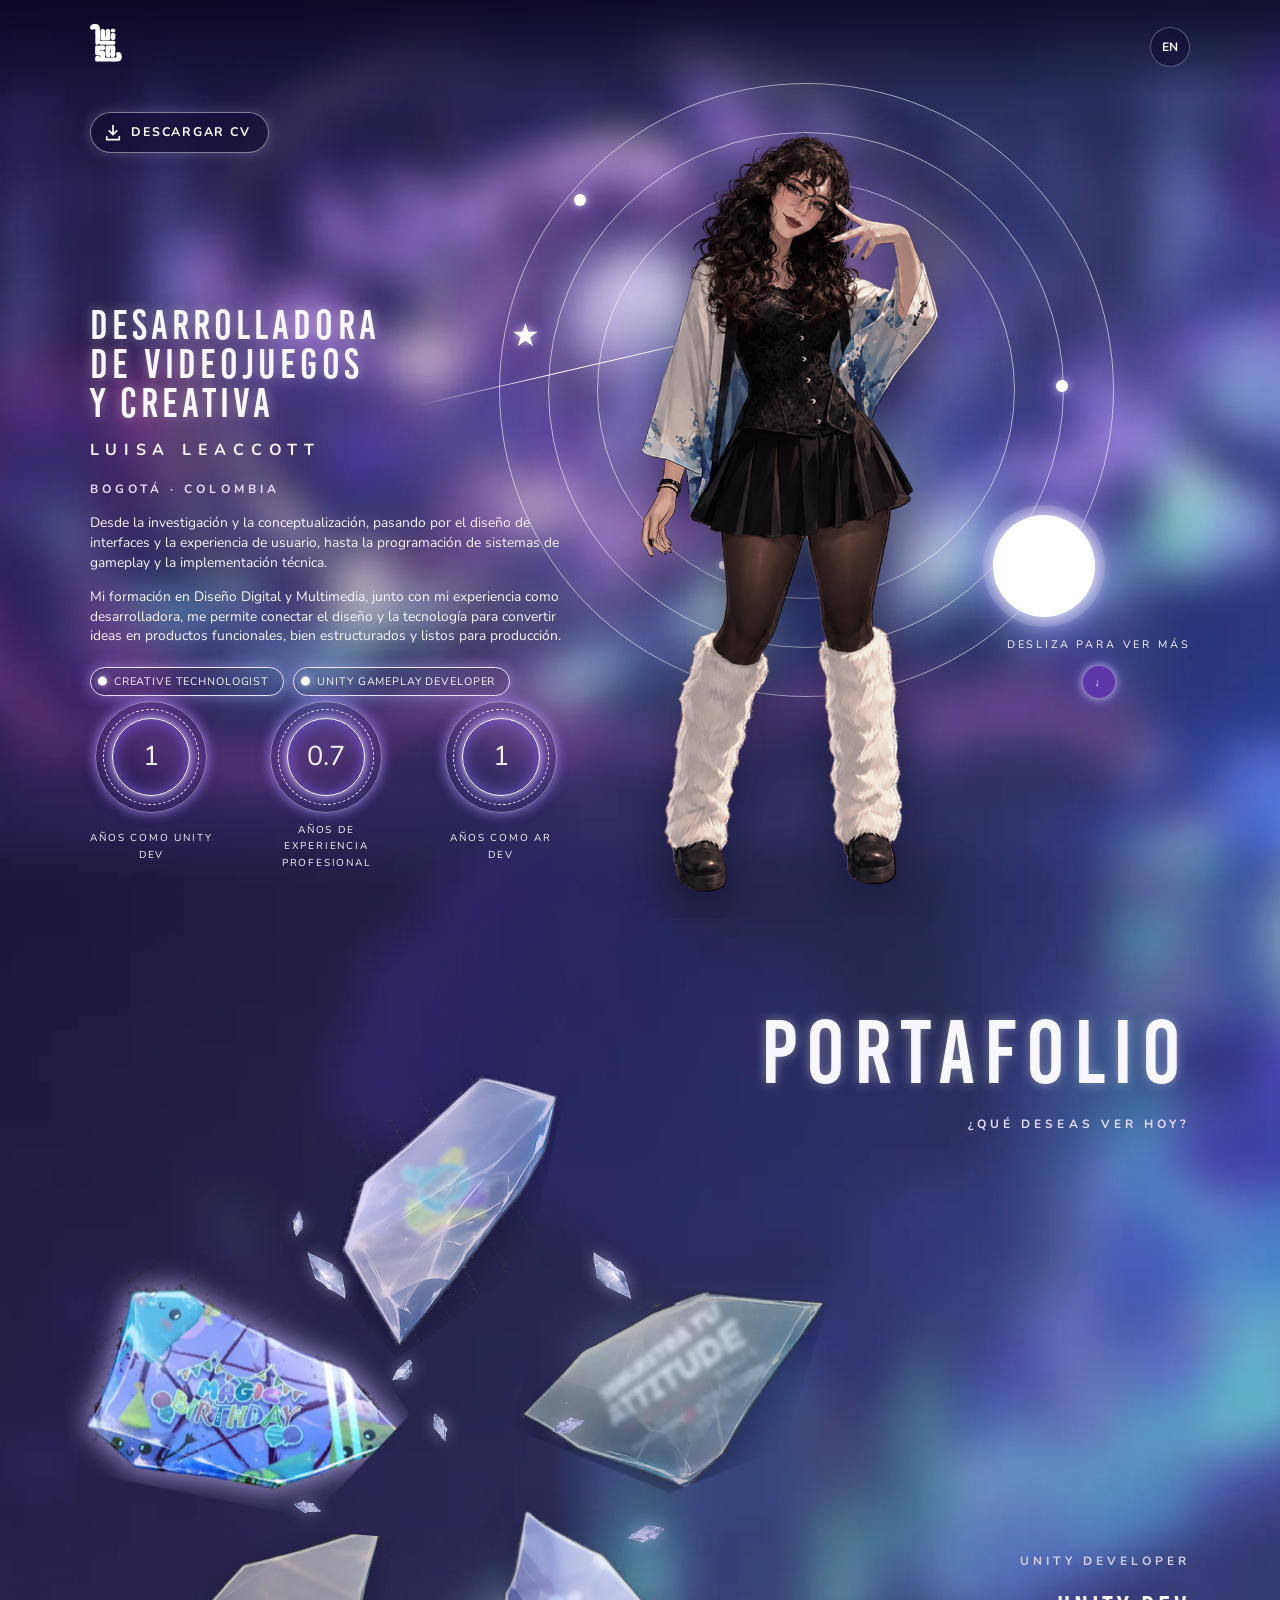
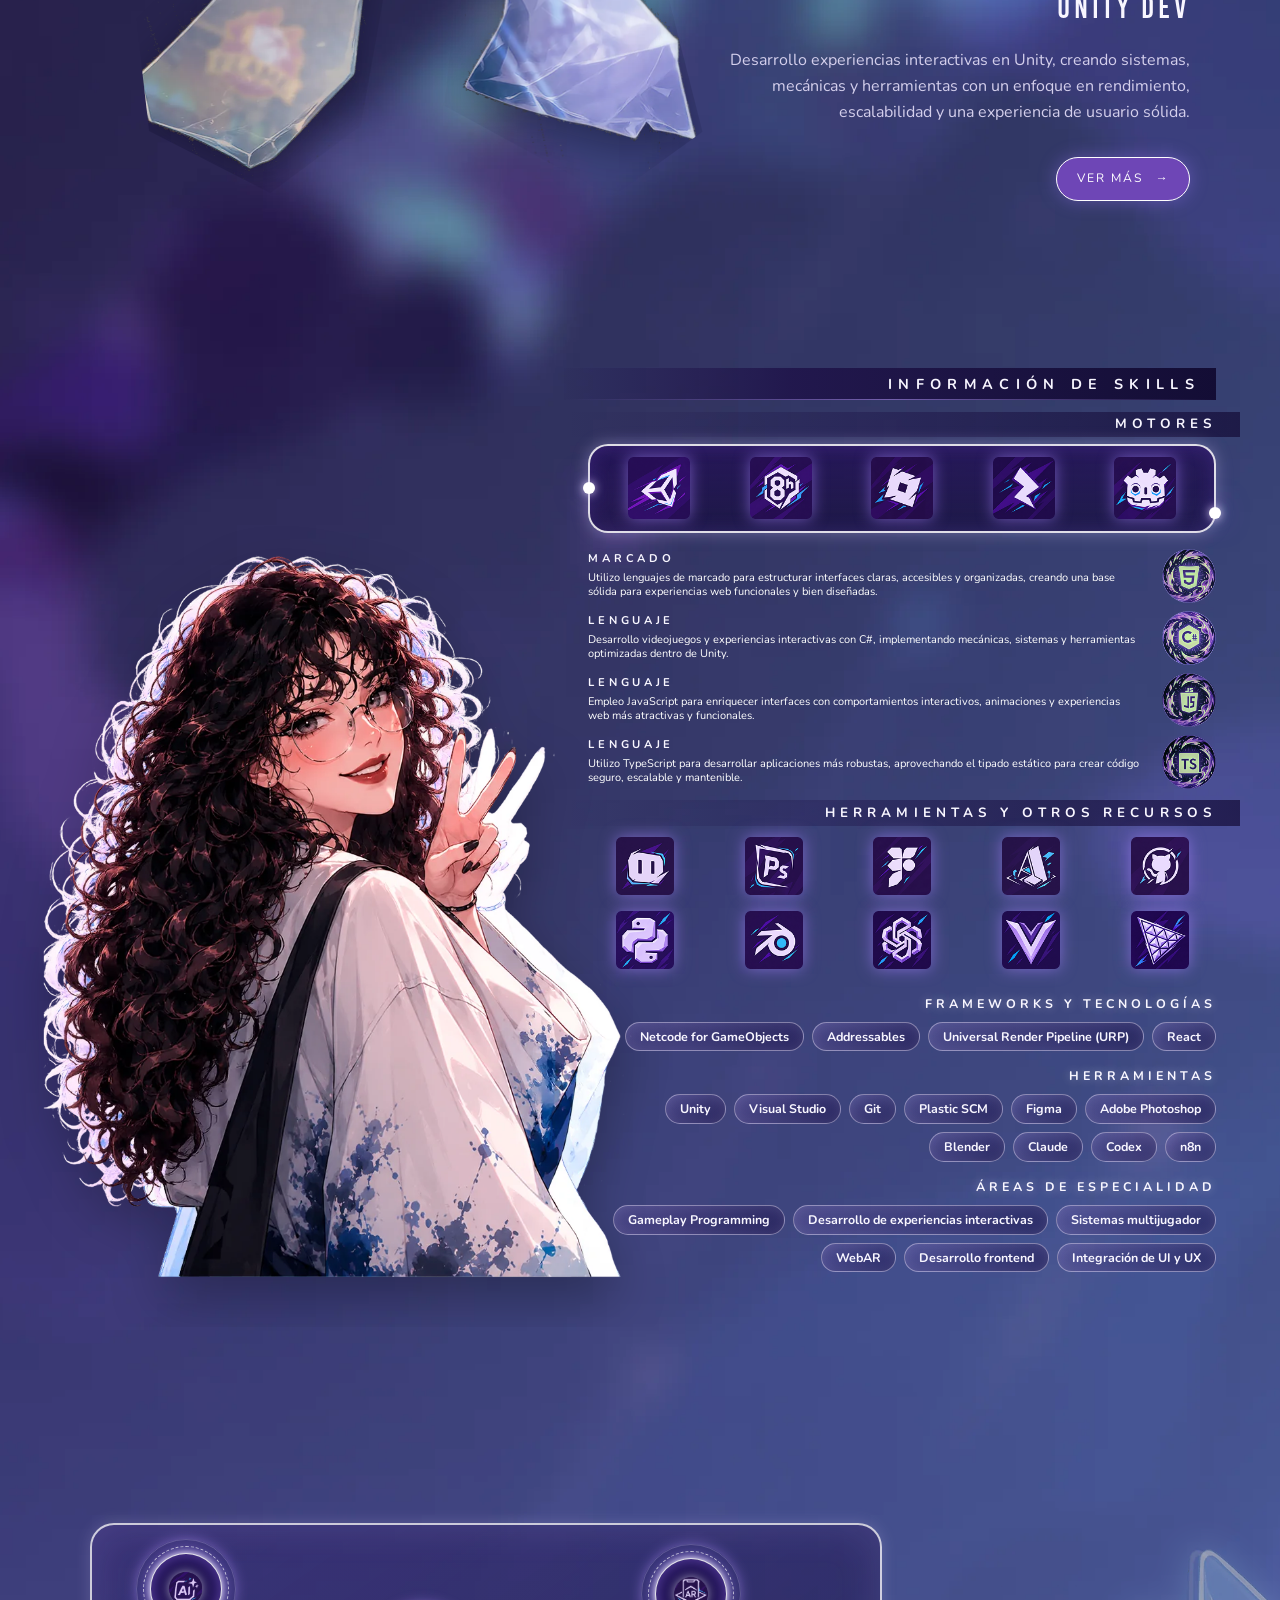
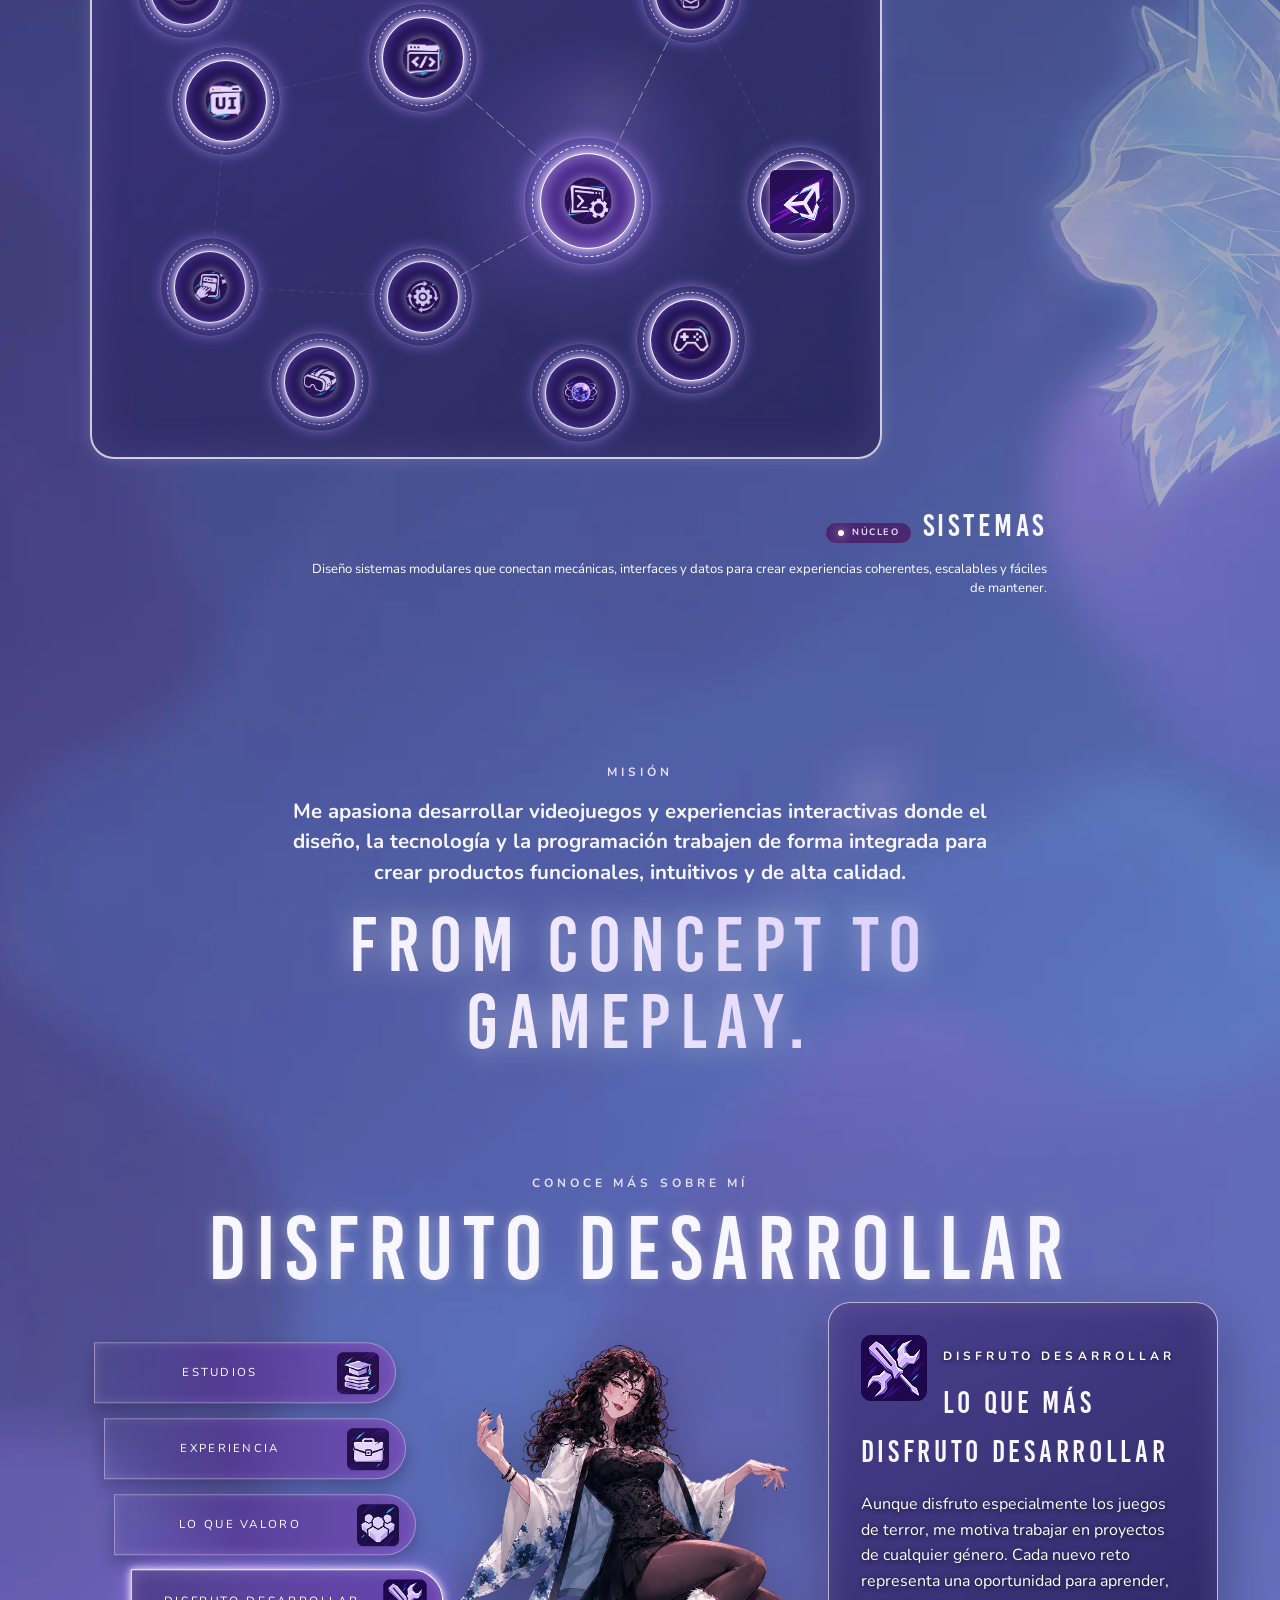
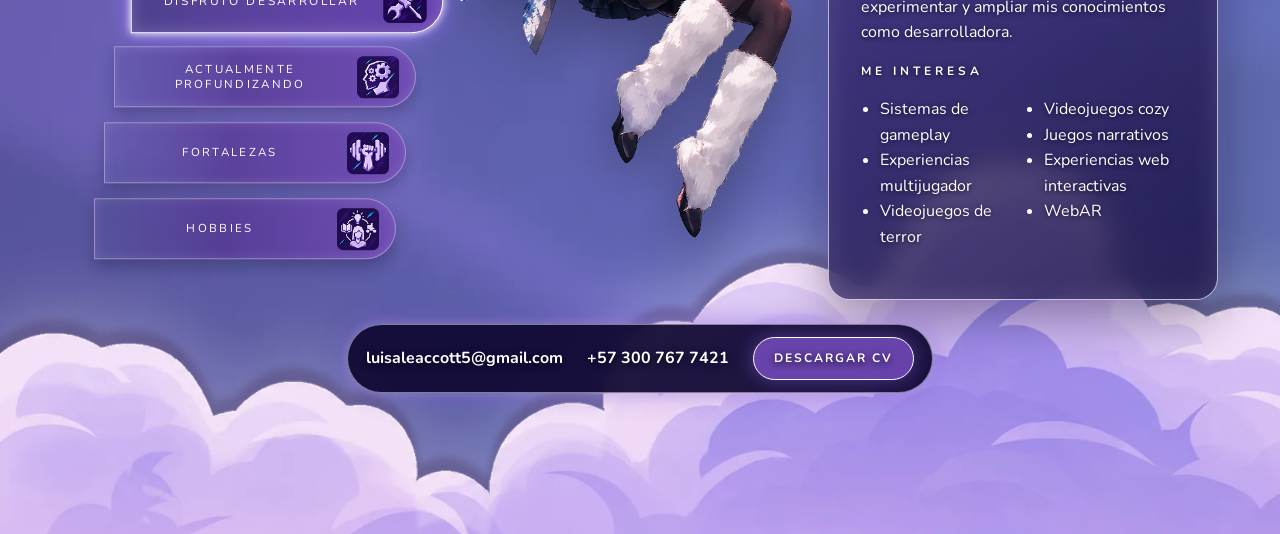
==== commit 4cd57f2e: "update" ====
--- a/index.html
+++ b/index.html
@@ -31,11 +31,10 @@
   <main id="main">
     <section class="hero section" id="intro">
       <div class="ambient ambient--one" aria-hidden="true"></div>
-      <nav class="social" aria-label="Redes sociales">
-        <a href="https://www.instagram.com/beatrizalighe/?hl=es" target="_blank" rel="noreferrer" aria-label="Instagram"><img src="Img/Logosvectores/InstagramLogo.svg" alt=""></a>
-        <a href="https://www.behance.net/luisaleaccott1" target="_blank" rel="noreferrer" aria-label="Behance"><img src="Img/Logosvectores/behance.webp" alt=""></a>
-        <a href="https://github.com/BeatrizAligh" target="_blank" rel="noreferrer" aria-label="GitHub"><img src="Img/Logosvectores/github.webp" alt=""></a>
-      </nav>
+      <a class="cv-download" href="PDF/CV_Luisa_Leaccott_ATS.pdf" download="CV_Luisa_Leaccott.pdf">
+        <svg viewBox="0 0 24 24" aria-hidden="true"><path d="M12 3v11m0 0-4.5-4.5M12 14l4.5-4.5M4.5 16.5V20h15v-3.5" fill="none" stroke="currentColor" stroke-width="2" stroke-linecap="round" stroke-linejoin="round"/></svg>
+        <span data-i18n="actions.cvShort">Descargar CV</span>
+      </a>
       <div class="hero__orbits" aria-hidden="true">
         <span class="orbit orbit--outer"><i></i></span>
         <span class="orbit orbit--middle"><i></i></span>
--- a/css/index-extra.css
+++ b/css/index-extra.css
@@ -23,3 +23,9 @@
 /* Hero title wraps like the design: "Desarrolladora de / videojuegos y / creativa" */
 @media (min-width:901px){.hero__copy h1{max-width:15ch}}
 @media (max-width:900px){.hero__copy h1{max-width:none;font-size:clamp(1.7rem,7.4vw,2.6rem)}}
+/* CV download button (replaces the social icons in the hero) */
+.cv-download{position:absolute;z-index:10;top:7rem;left:clamp(1.2rem,7vw,7.5rem);display:inline-flex;align-items:center;gap:.55rem;padding:.6rem 1.1rem .6rem .75rem;border:1px solid rgba(255,255,255,.45);border-radius:999px;background:rgba(19,12,51,.56);color:#fff;font:800 .78rem/1 Nunito,sans-serif;letter-spacing:.14em;text-transform:uppercase;text-decoration:none;backdrop-filter:blur(8px);box-shadow:0 0 14px rgba(214,196,255,.25);transition:transform .25s,box-shadow .25s,border-color .25s}
+.cv-download svg{width:20px;height:20px}
+.cv-download:hover,.cv-download:focus-visible{transform:translateY(-2px);border-color:#fff;box-shadow:0 0 18px rgba(255,255,255,.6),0 0 30px rgba(173,120,255,.6)}
+@media (max-width:900px){.hero>.cv-download{position:relative;top:auto;left:auto;margin:0 0 1.4rem}}
+@media (min-width:901px){.hero .hero__copy h1{max-width:16ch}}
